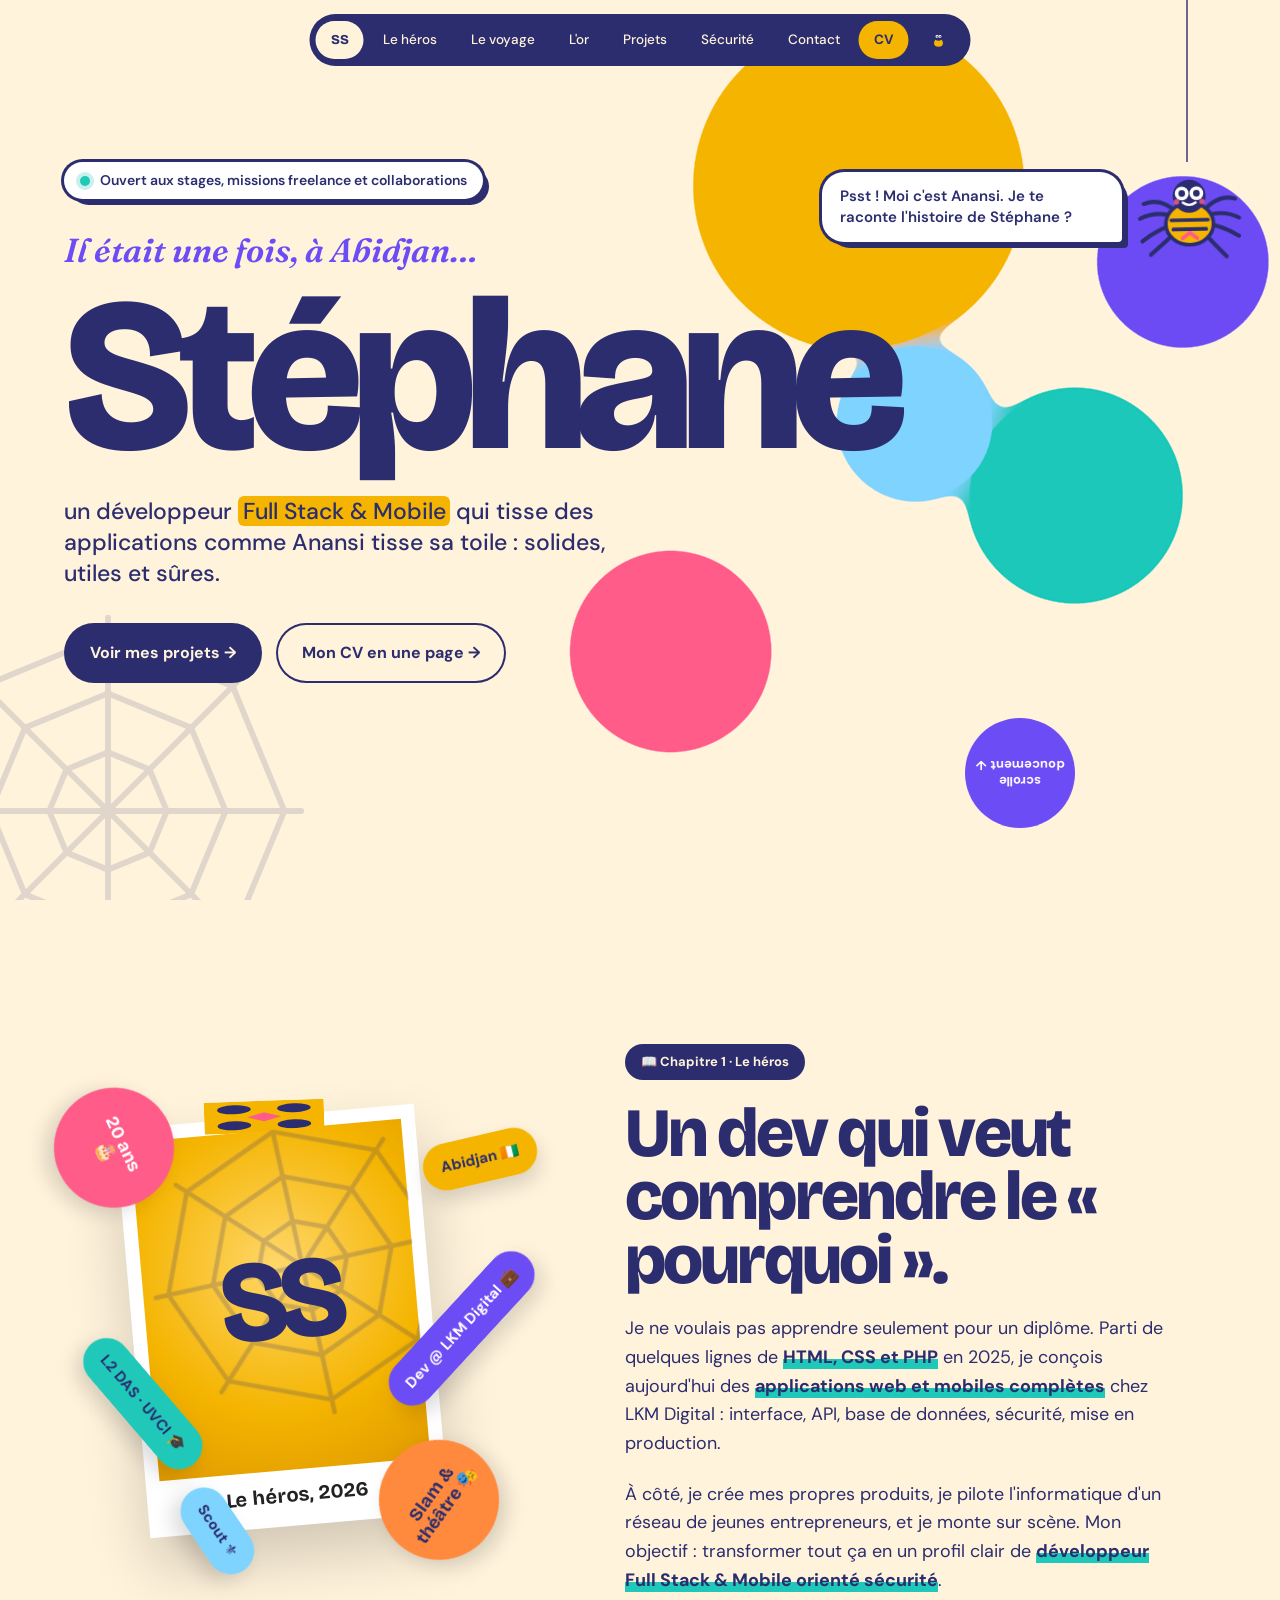
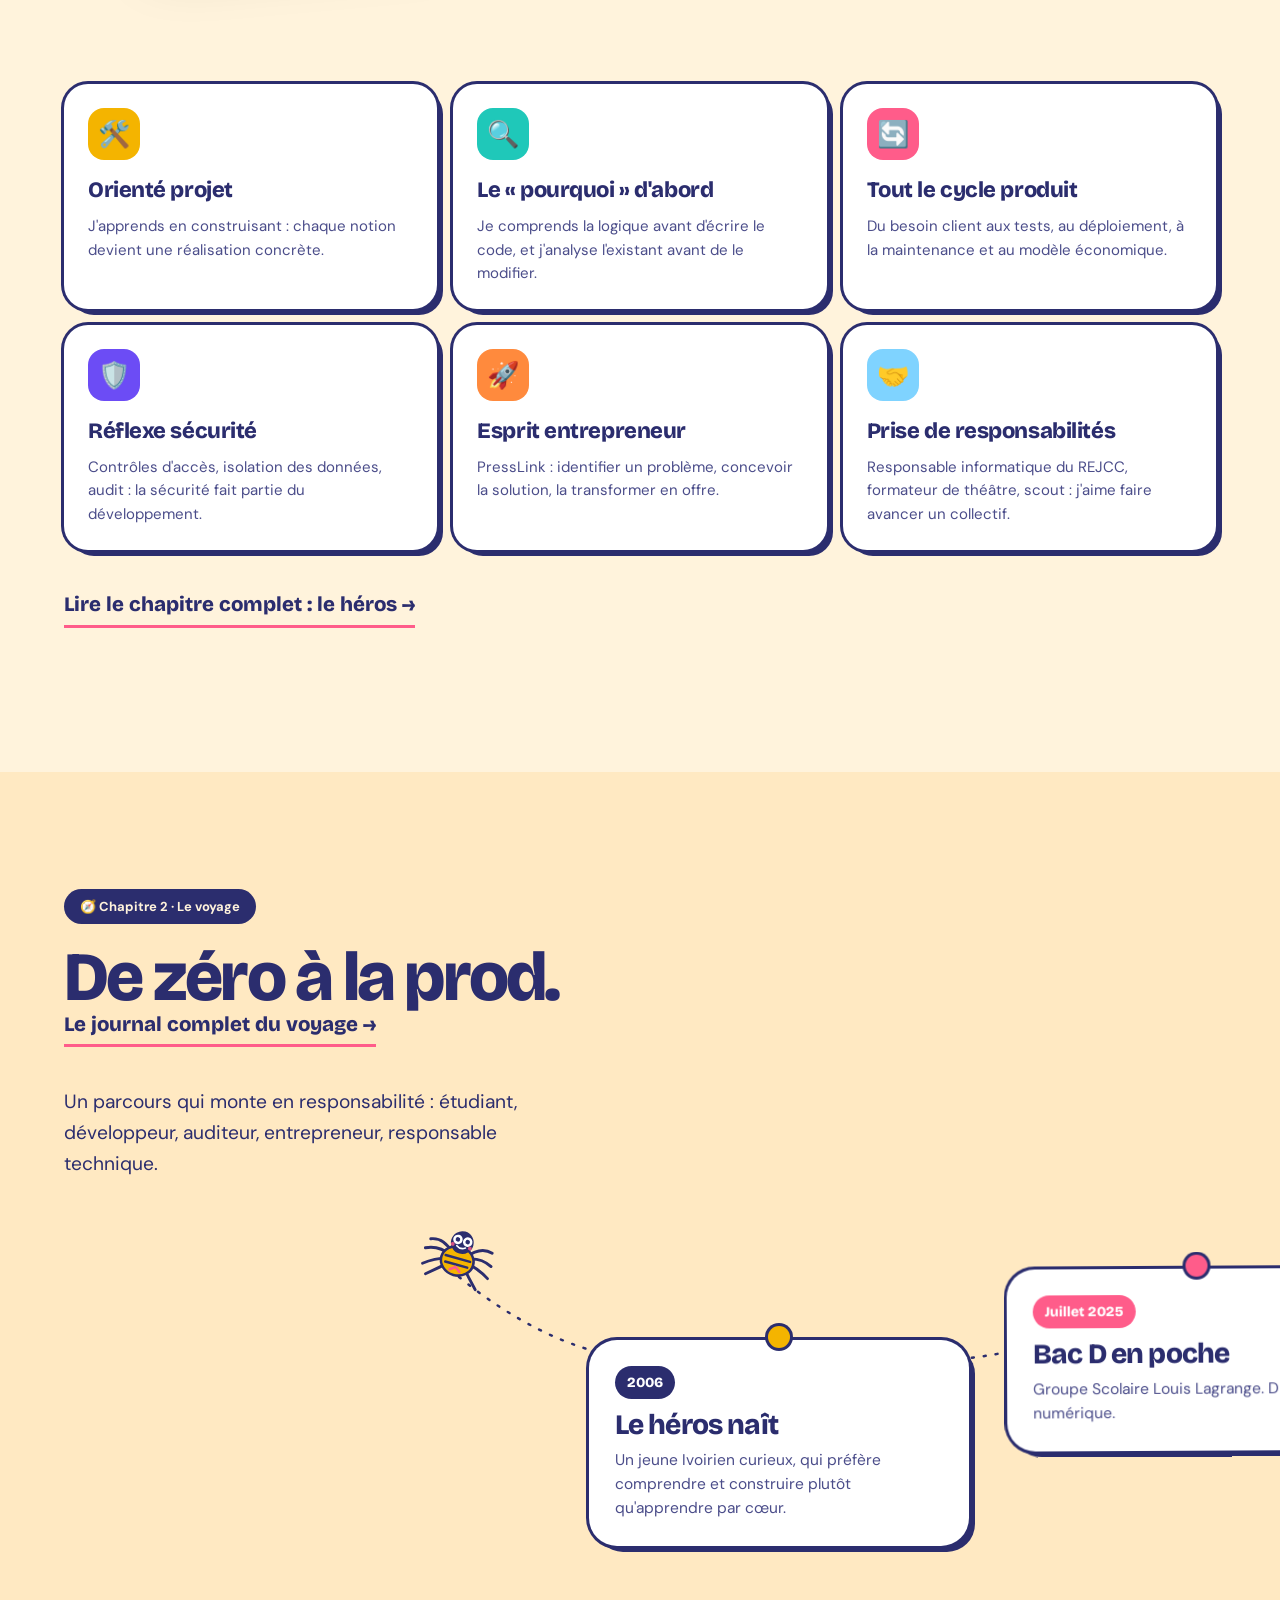
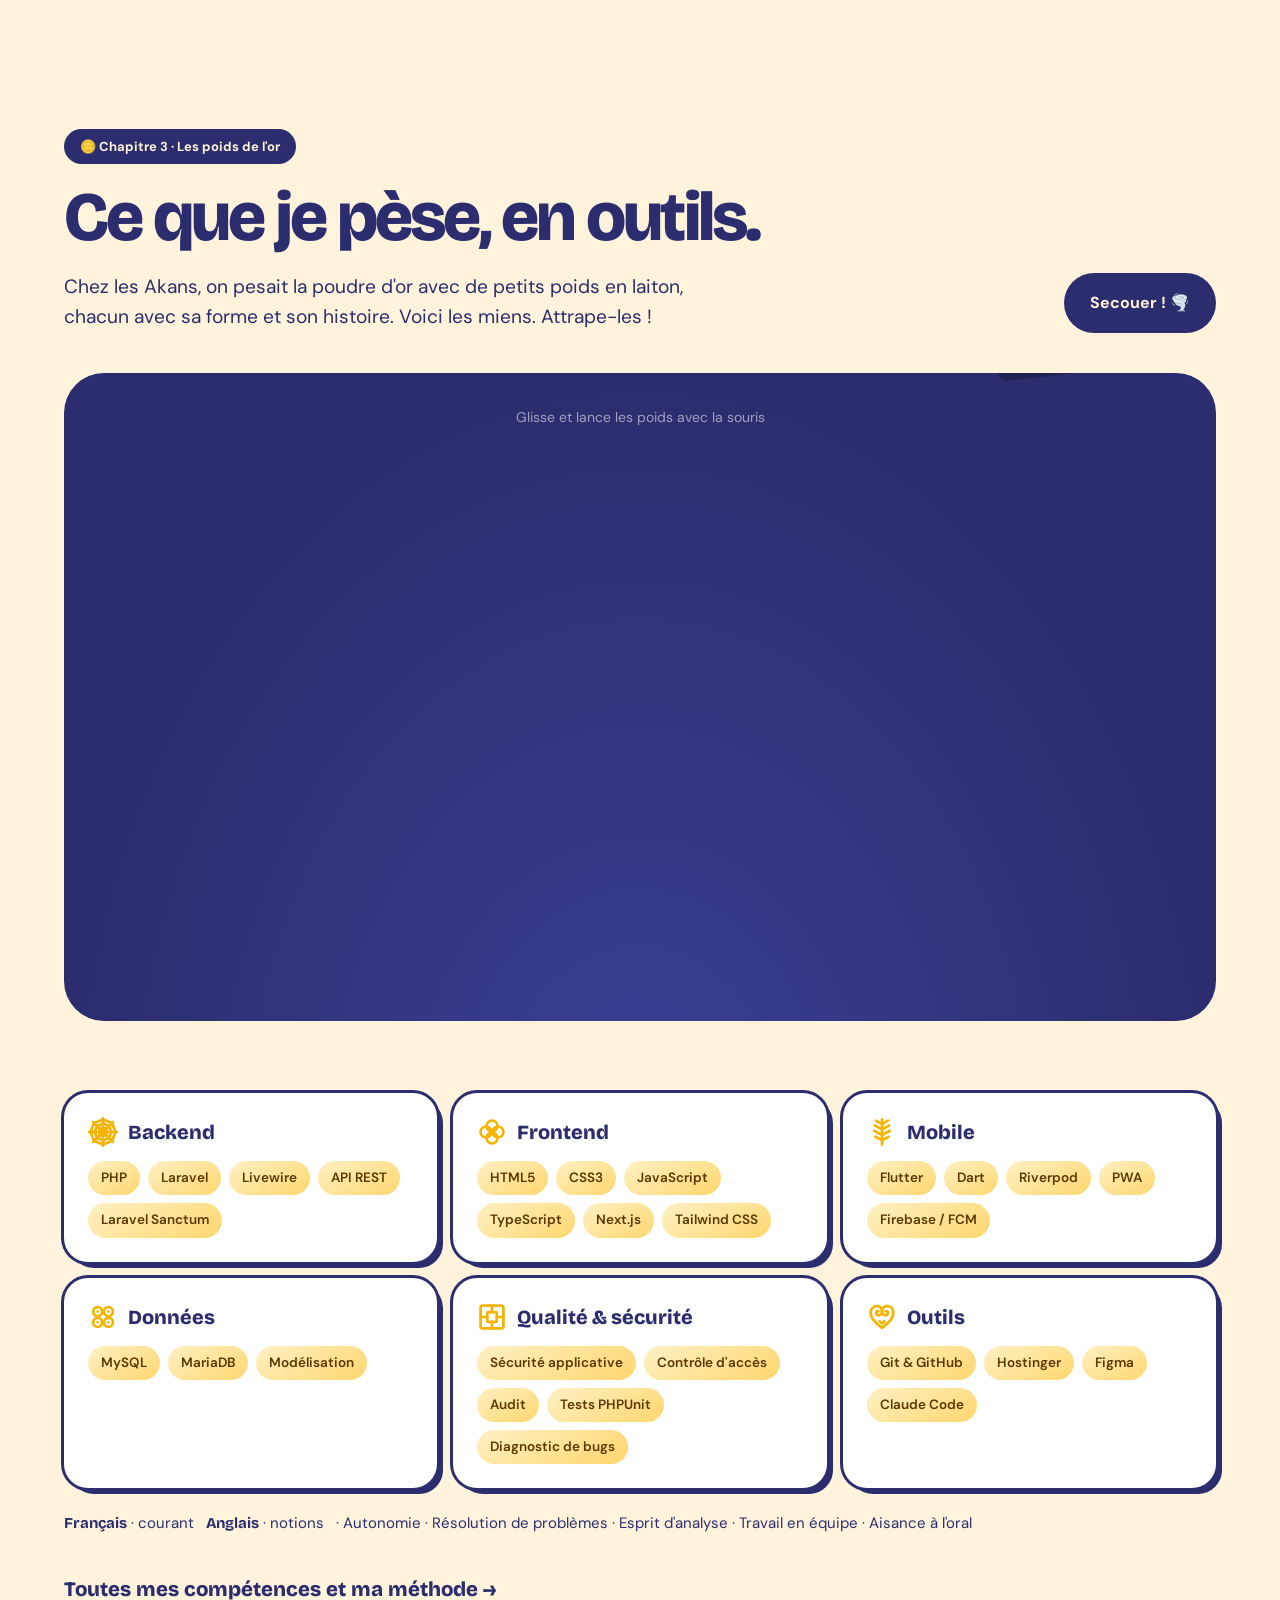
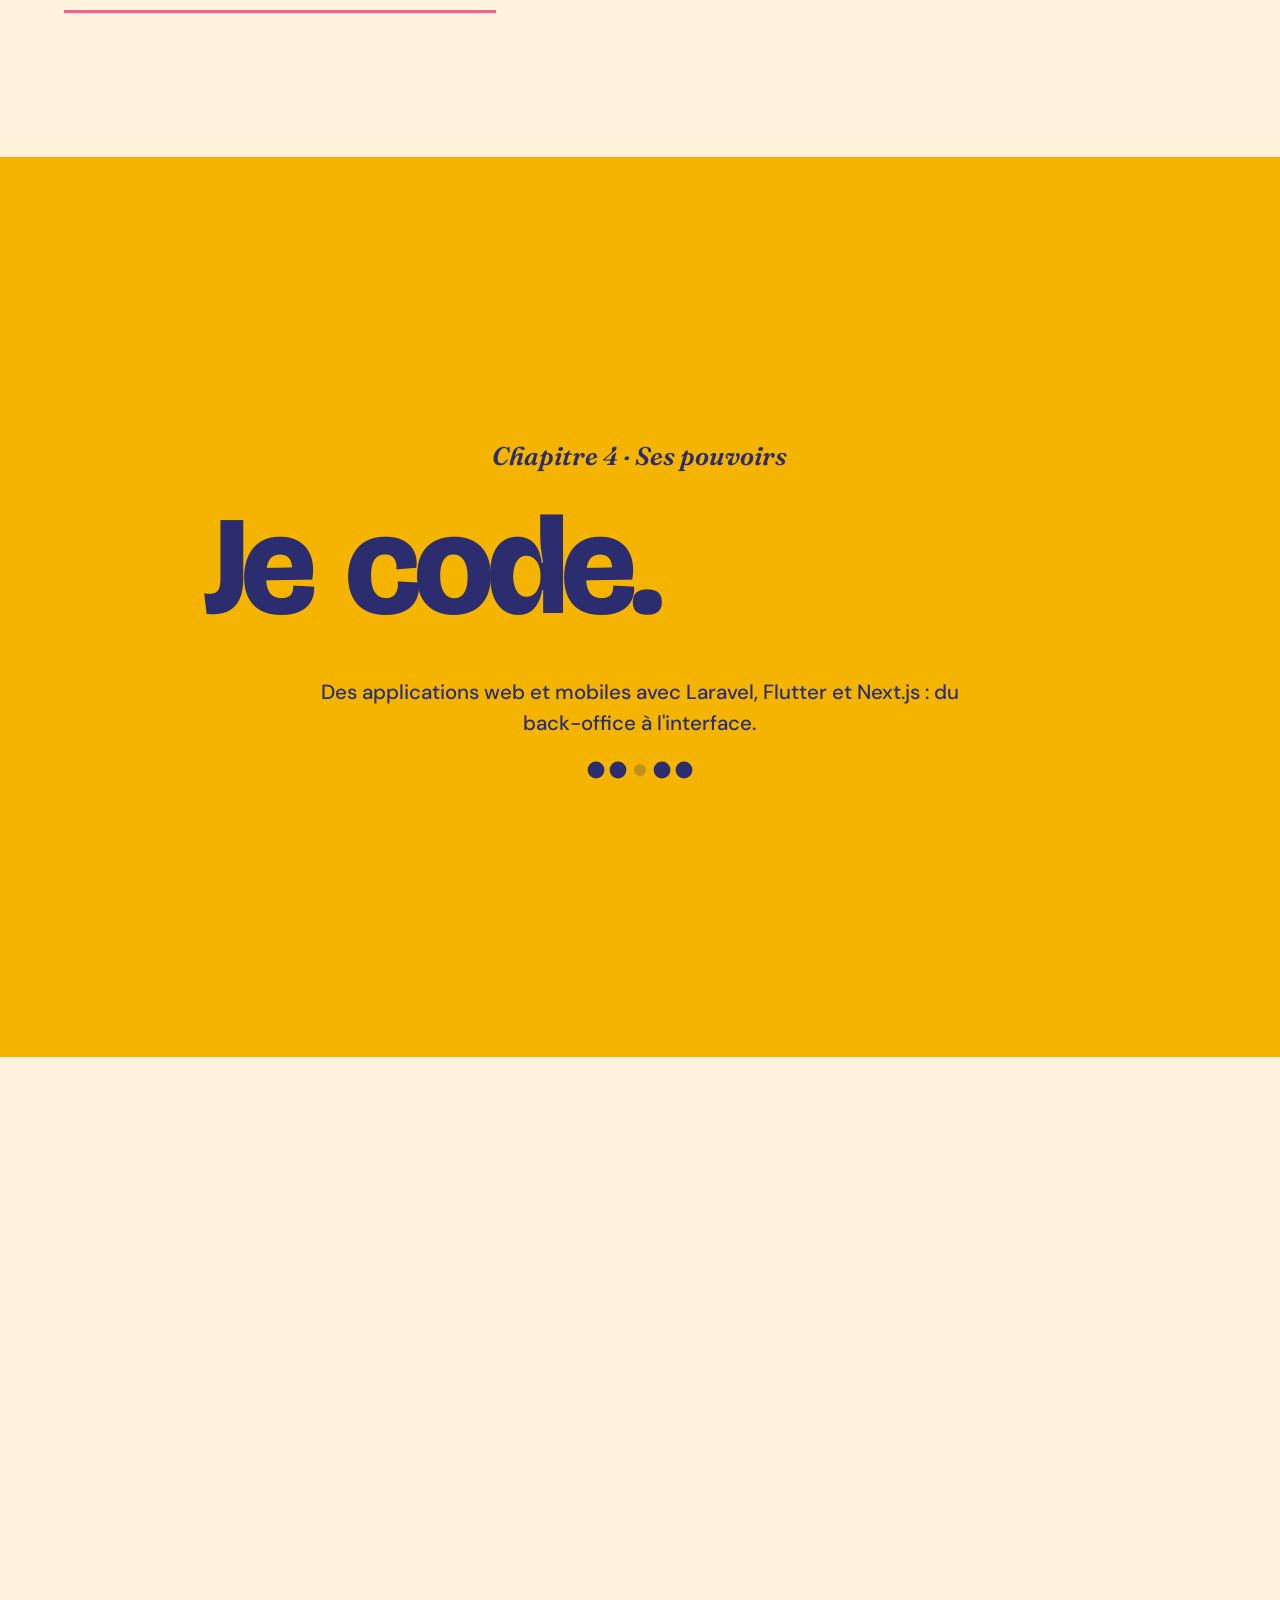
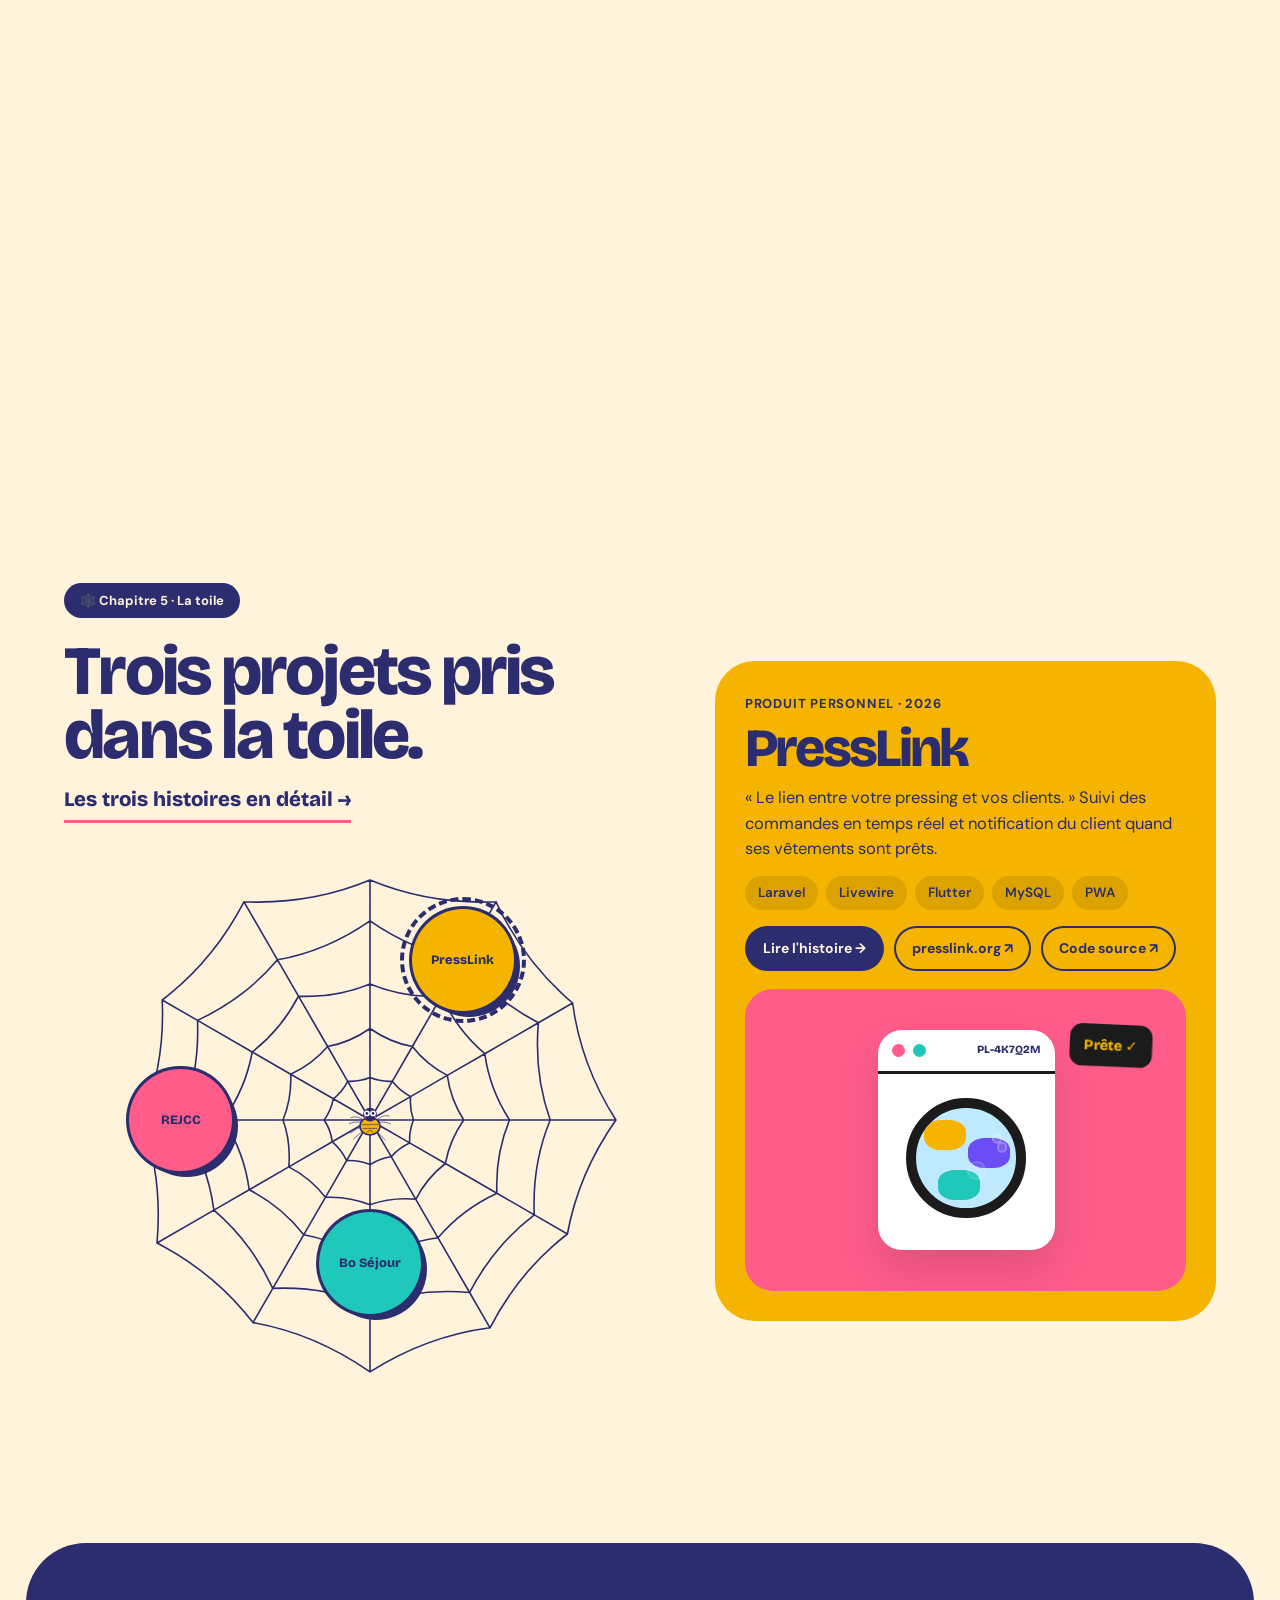
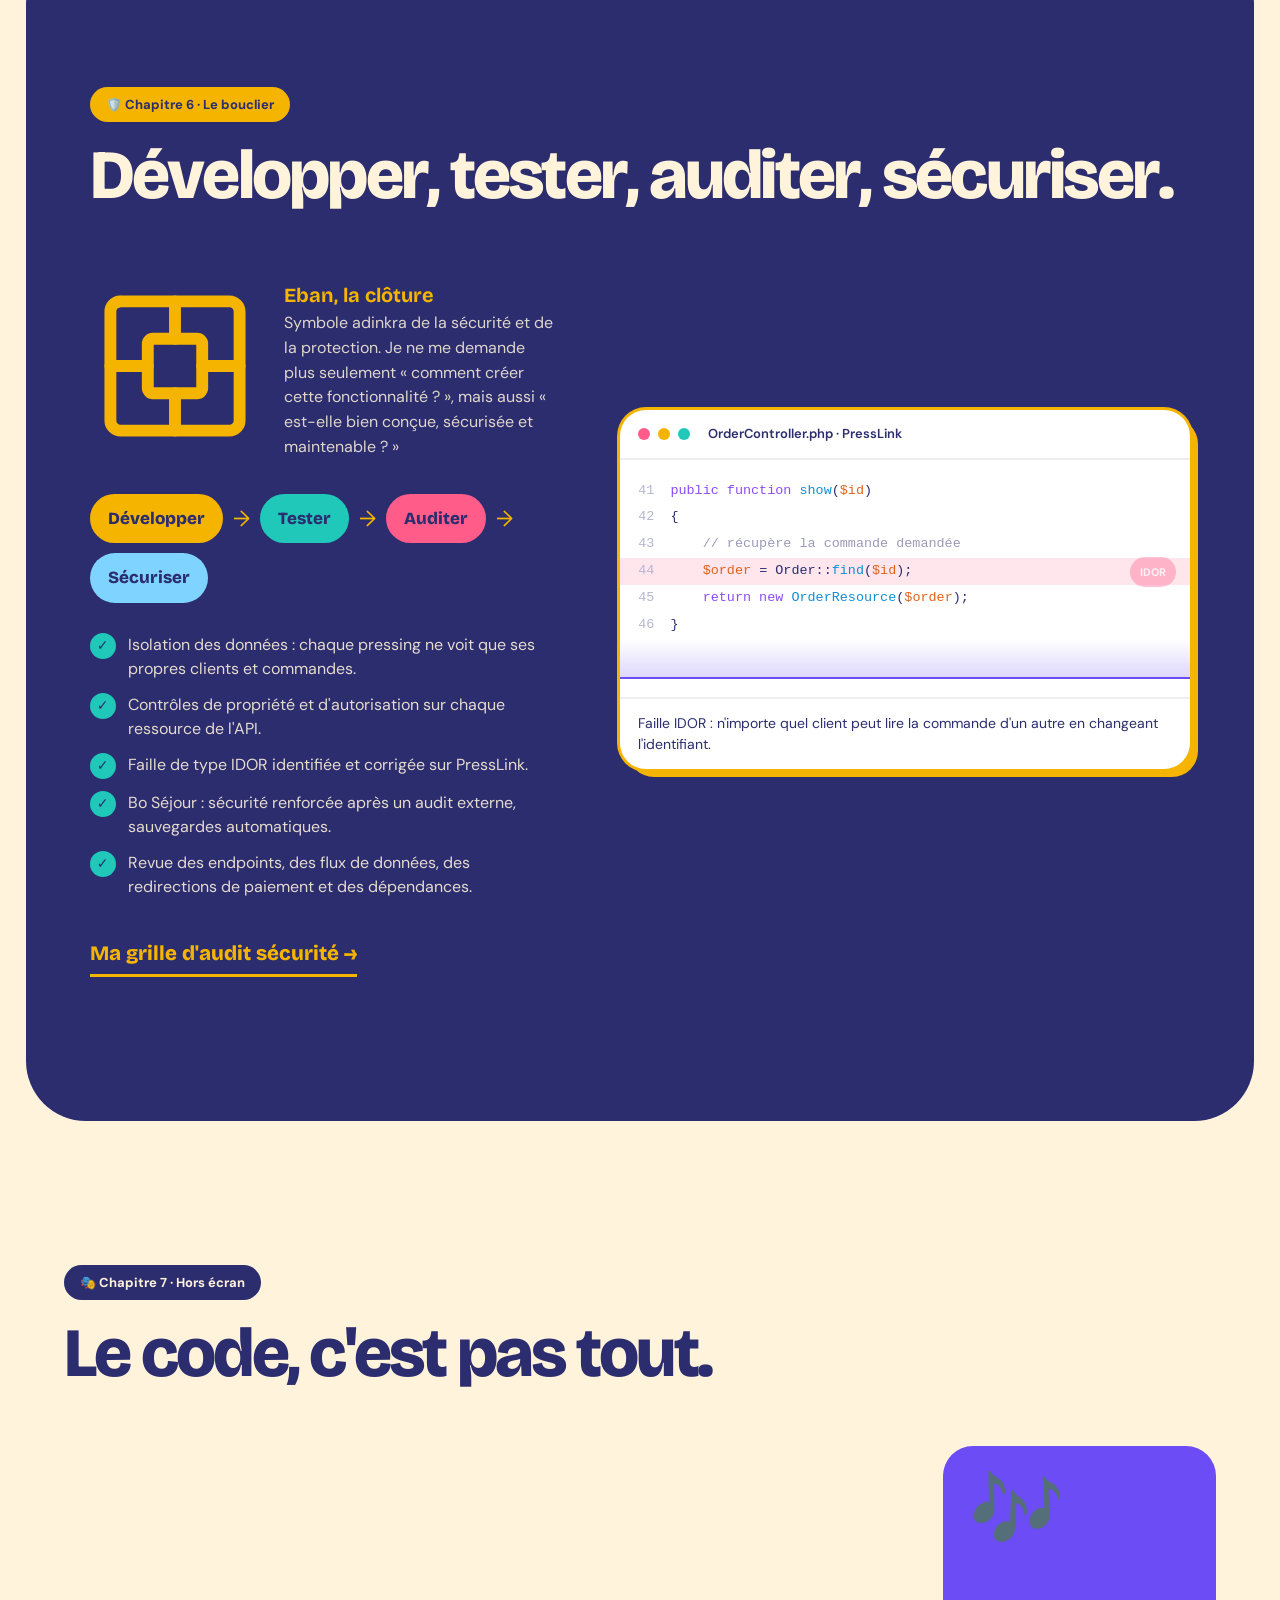
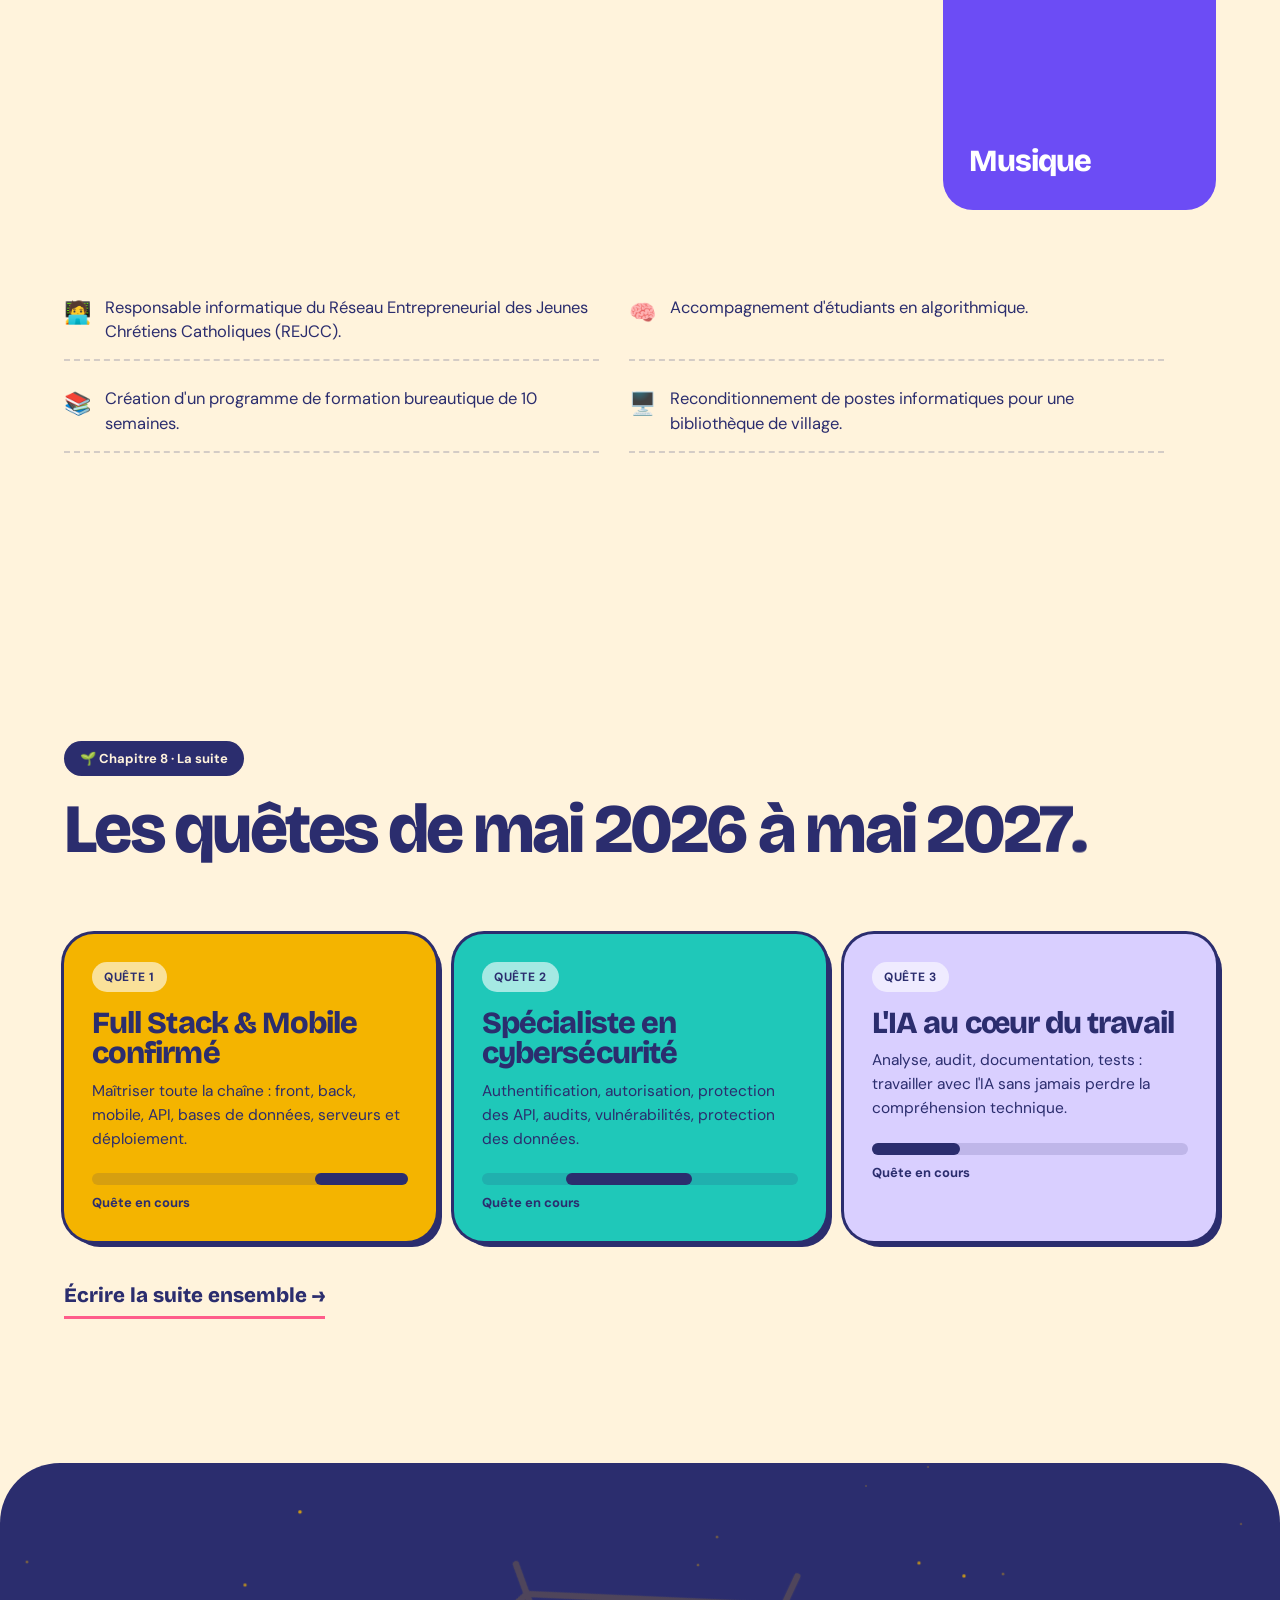
==== index.html @ d908d25f "Portfolio motion design « Le conte d'Anansi » Site statique (HTML, CSS, JS, sans build) qui raconte " ====
<!doctype html>
<html lang="fr">
<head>
<meta charset="utf-8">
<meta name="viewport" content="width=device-width, initial-scale=1">
<title>Stéphane Say — Développeur Full Stack &amp; Mobile à Abidjan</title>
<meta name="description" content="Stéphane Say, développeur Full Stack &amp; Mobile à Abidjan (Laravel, Flutter, Next.js), orienté sécurité. Découvre son histoire, contée par Anansi l'araignée : PressLink, Bo Séjour, REJCC.">
<meta name="author" content="Stéphane Say">
<meta name="theme-color" content="#2b2d6e">
<meta property="og:type" content="website">
<meta property="og:locale" content="fr_FR">
<meta property="og:title" content="Stéphane Say — Développeur Full Stack & Mobile">
<meta property="og:description" content="Il était une fois, à Abidjan, un développeur qui tisse des applications comme Anansi tisse sa toile.">
<meta property="og:image" content="assets/img/og.png">
<meta name="twitter:card" content="summary_large_image">
<link rel="icon" href="assets/img/favicon.svg" type="image/svg+xml">
<link rel="preconnect" href="https://fonts.googleapis.com">
<link rel="preconnect" href="https://fonts.gstatic.com" crossorigin>
<link href="https://fonts.googleapis.com/css2?family=Bricolage+Grotesque:opsz,wght@12..96,500..800&family=DM+Sans:wght@400;500;600;700&family=Fraunces:ital,opsz,wght@1,9..144,600&display=swap" rel="stylesheet">
<link rel="stylesheet" href="assets/css/main.css">
<noscript><style>#night,.mascot,.pg-cursor{display:none!important}.pill{position:relative;visibility:visible;display:inline-block;margin:6px}.pit{height:auto;display:flex;flex-wrap:wrap;padding:30px}.pcard{position:relative;visibility:visible;margin-bottom:20px}.pstage{min-height:0}</style></noscript>
<script type="application/ld+json">
{"@context":"https://schema.org","@type":"Person","name":"Stéphane Say","jobTitle":"Développeur Full Stack & Mobile","worksFor":{"@type":"Organization","name":"LKM Digital"},"address":{"@type":"PostalAddress","addressLocality":"Abidjan","addressCountry":"CI"},"email":"mailto:menofgucci200@gmail.com","alumniOf":"Université Virtuelle de Côte d'Ivoire","sameAs":["https://github.com/menofgucci200-tech"],"knowsAbout":["Laravel","PHP","Flutter","Next.js","MySQL","Sécurité applicative"]}
</script>
</head>
<body>
<a class="skip" href="#contenu">Aller au contenu</a>
<svg width="0" height="0" style="position:absolute" aria-hidden="true"><filter id="goo"><feGaussianBlur in="SourceGraphic" stdDeviation="14" result="b"/><feColorMatrix in="b" mode="matrix" values="1 0 0 0 0  0 1 0 0 0  0 0 1 0 0  0 0 0 26 -10" result="g"/><feBlend in="SourceGraphic" in2="g"/></filter></svg>

<!-- Anansi, l'araignée : réutilisée dans l'intro, la mascotte, la frise et la toile -->
<template id="spiderTpl">
  <svg viewBox="0 0 120 120" aria-hidden="true">
    <g class="legs">
      <path d="M48 66 Q30 44 10 50"/><path d="M48 70 Q26 60 6 70"/><path d="M48 75 Q26 80 8 94"/><path d="M50 80 Q36 96 20 112"/>
      <path d="M72 66 Q90 44 110 50"/><path d="M72 70 Q94 60 114 70"/><path d="M72 75 Q94 80 112 94"/><path d="M70 80 Q84 96 100 112"/>
    </g>
    <ellipse cx="60" cy="76" rx="26" ry="23" fill="#f4b400" stroke="#2b2d6e" stroke-width="4"/>
    <path d="M40 72 H80 M42 82 H78" stroke="#2b2d6e" stroke-width="4" stroke-linecap="round"/>
    <path d="M52 92 l8 -6 l8 6" fill="none" stroke="#ff5c8a" stroke-width="4" stroke-linecap="round" stroke-linejoin="round"/>
    <circle cx="60" cy="46" r="18" fill="#2b2d6e"/>
    <circle cx="52" cy="43" r="7.5" fill="#fff"/><circle cx="68" cy="43" r="7.5" fill="#fff"/>
    <circle class="pupil" cx="52" cy="43" r="3.6" fill="#2b2d6e"/><circle class="pupil" cx="68" cy="43" r="3.6" fill="#2b2d6e"/>
    <path d="M53 53 Q60 58 67 53" fill="none" stroke="#fff" stroke-width="2.6" stroke-linecap="round"/>
    <circle cx="46" cy="52" r="3" fill="#ff5c8a" opacity=".8"/><circle cx="74" cy="52" r="3" fill="#ff5c8a" opacity=".8"/>
  </svg>
</template>

<div id="night" aria-hidden="true">
  <div class="bigweb" id="bigweb"></div>
  <div class="ithread" id="ithread"></div>
  <div class="ispider" id="ispider"></div>
  <p class="once tale" id="once">Il était une fois…</p>
  <button class="skip-intro" id="skipIntro" tabindex="-1">Passer l'intro →</button>
</div>

<div class="mascot" id="mascot" aria-hidden="true">
  <div class="thread"></div>
  <div class="body" id="mbody" title="Anansi"></div>
  <div class="say" id="say">Psst ! Moi c'est Anansi. Je te raconte l'histoire de Stéphane ?</div>
</div>
<div class="toast" id="toast" role="status">Adresse copiée ✨</div>

<nav class="nav" aria-label="Navigation principale">
  <a class="logo" href="index.html" aria-label="Accueil">SS</a>
  <a href="heros.html">Le héros</a><a href="voyage.html">Le voyage</a><a href="competences.html">L'or</a><a href="projets.html">Projets</a><a href="securite.html">Sécurité</a><a href="contact.html">Contact</a><a class="cv-link" href="cv.html">CV</a>
  <button class="toggle-anansi" id="toggleAnansi" aria-pressed="true" title="Afficher ou masquer Anansi"><img src="assets/img/favicon.svg" alt="" width="22" height="22"><span class="sr-only">Anansi</span></button>
  <button class="burger" id="burger" aria-expanded="false" aria-controls="menu">Menu</button>
</nav>
<div class="menu" id="menu" aria-hidden="true">
  <a href="index.html"><small>Il était une fois</small>Accueil</a>
  <a href="heros.html"><small>Chapitre 1</small>Le héros</a>
  <a href="voyage.html"><small>Chapitre 2</small>Le voyage</a>
  <a href="competences.html"><small>Chapitre 3</small>Les poids de l'or</a>
  <a href="projets.html"><small>Chapitre 5</small>Les projets</a>
  <a href="securite.html"><small>Chapitre 6</small>Le bouclier</a>
  <a href="contact.html"><small>Fin</small>Contact</a>
  <a href="cv.html"><small>En une page</small>Mon CV</a>
  <button class="menu-anansi" id="menuAnansi">🕷️ Masquer Anansi</button>
</div>

<main id="contenu">

<!-- ================= HERO ================= -->
<section class="hero" id="top" data-say="Psst ! Moi c'est Anansi. Je te raconte l'histoire de Stéphane ?">
  <div class="blobs" id="blobs"></div>
  <div class="corner-web" id="cw1" style="left:-8vw;bottom:-10vw" aria-hidden="true"></div>
  <div class="hero-in">
    <p class="dispo"><i></i>Ouvert aux stages, missions freelance et collaborations</p>
    <p class="once-upon tale">Il était une fois, à Abidjan…</p>
    <h1 class="name" id="name">Stéphane</h1>
    <p class="tagline">un développeur <mark>Full Stack &amp; Mobile</mark> qui tisse des applications comme Anansi tisse sa toile : solides, utiles et sûres.</p>
    <div class="hero-row">
      <a class="btn" href="#toile"><span>Voir mes projets →</span></a>
      <a class="btn ghost" href="cv.html"><span>Mon CV en une page →</span></a>
    </div>
  </div>
  <div class="scroll-ball" aria-hidden="true">scrolle<br>doucement ↓</div>
</section>

<!-- ================= CHAPITRE 1 : LE HÉROS ================= -->
<section id="heros" data-say="Lui, c'est le héros du conte. 20 ans, Abidjan, curieux de tout.">
  <div class="about">
    <div class="board" id="board">
      <div class="polaroid"><span class="tape" id="tape"></span><!-- Emplacement photo : remplacer ce bloc par <img src="assets/img/ta-photo.jpg" alt="Portrait de Stéphane Say"> -->
        <div class="portrait-ph" aria-hidden="true"><div class="ph-web"></div><span>SS</span></div><b>Le héros, 2026</b></div>
      <span class="sticker big" style="background:var(--pink);color:#fff;left:-2%;top:2%">20 ans<br>🎂</span>
      <span class="sticker" style="background:var(--gold);right:2%;top:12%">Abidjan 🇨🇮</span>
      <span class="sticker" style="background:var(--teal);left:0;top:62%">L2 DAS · UVCI 🎓</span>
      <span class="sticker" style="background:var(--violet);color:#fff;right:-2%;top:48%">Dev @ LKM Digital 💼</span>
      <span class="sticker big" style="background:var(--orange);right:10%;bottom:0">Slam &amp;<br>théâtre 🎭</span>
      <span class="sticker" style="background:var(--sky);left:22%;bottom:2%">Scout ⚜️</span>
    </div>
    <div class="about-text">
      <span class="chap">📖 Chapitre 1 · Le héros</span>
      <h2 class="h2 sm split">Un dev qui veut comprendre le « pourquoi ».</h2>
      <p>Je ne voulais pas apprendre seulement pour un diplôme. Parti de quelques lignes de <b>HTML, CSS et PHP</b> en 2025, je conçois aujourd'hui des <b>applications web et mobiles complètes</b> chez LKM Digital : interface, API, base de données, sécurité, mise en production.</p>
      <p>À côté, je crée mes propres produits, je pilote l'informatique d'un réseau de jeunes entrepreneurs, et je monte sur scène. Mon objectif : transformer tout ça en un profil clair de <b>développeur Full Stack &amp; Mobile orienté sécurité</b>.</p>
    </div>
  </div>
  <div class="forces">
    <article class="force"><div class="ic" style="background:var(--gold)">🛠️</div><h3>Orienté projet</h3><p>J'apprends en construisant : chaque notion devient une réalisation concrète.</p></article>
    <article class="force"><div class="ic" style="background:var(--teal)">🔍</div><h3>Le « pourquoi » d'abord</h3><p>Je comprends la logique avant d'écrire le code, et j'analyse l'existant avant de le modifier.</p></article>
    <article class="force"><div class="ic" style="background:var(--pink)">🔄</div><h3>Tout le cycle produit</h3><p>Du besoin client aux tests, au déploiement, à la maintenance et au modèle économique.</p></article>
    <article class="force"><div class="ic" style="background:var(--violet)">🛡️</div><h3>Réflexe sécurité</h3><p>Contrôles d'accès, isolation des données, audit : la sécurité fait partie du développement.</p></article>
    <article class="force"><div class="ic" style="background:var(--orange)">🚀</div><h3>Esprit entrepreneur</h3><p>PressLink : identifier un problème, concevoir la solution, la transformer en offre.</p></article>
    <article class="force"><div class="ic" style="background:var(--sky)">🤝</div><h3>Prise de responsabilités</h3><p>Responsable informatique du REJCC, formateur de théâtre, scout : j'aime faire avancer un collectif.</p></article>
  </div>
  <a class="more" href="heros.html">Lire le chapitre complet : le héros →</a>
</section>

<!-- ================= CHAPITRE 2 : LE VOYAGE ================= -->
<section id="voyage" data-say="Suis-moi sur le fil : voici son voyage, étape par étape.">
  <div class="vhead">
    <span class="chap">🧭 Chapitre 2 · Le voyage</span>
    <h2 class="h2 sm split">De zéro à la prod.</h2>
    <a class="more" href="voyage.html" style="margin:0 0 18px">Le journal complet du voyage →</a>
    <p class="lead">Un parcours qui monte en responsabilité : étudiant, développeur, auditeur, entrepreneur, responsable technique.</p>
  </div>
  <div class="vtrack" id="vtrack">
    <svg class="vthread" id="vthread" aria-hidden="true"><path id="vpath"/><path id="vdone" class="done"/></svg>
    <div class="walker" id="walker" aria-hidden="true"></div>
    <div class="vline" aria-hidden="true"><i id="vline"></i></div>
    <article class="vcard" style="--mb:4vh"><span class="pin" style="background:var(--gold)"></span><span class="when" style="background:var(--ink)">2006</span><h3>Le héros naît</h3><p>Un jeune Ivoirien curieux, qui préfère comprendre et construire plutôt qu'apprendre par cœur.</p></article>
    <article class="vcard" style="--mb:14vh"><span class="pin" style="background:var(--pink)"></span><span class="when" style="background:var(--pink)">Juillet 2025</span><h3>Bac D en poche</h3><p>Groupe Scolaire Louis Lagrange. Direction le numérique.</p></article>
    <article class="vcard" style="--mb:2vh"><span class="pin" style="background:var(--teal)"></span><span class="when" style="background:var(--violet)">2025</span><h3>Entrée à l'UVCI</h3><p>Licence Développement d'applications et e-Services. Au compteur : HTML, CSS et quelques notions de PHP.</p></article>
    <article class="vcard" style="--mb:12vh"><span class="pin" style="background:var(--gold)"></span><span class="when" style="background:var(--orange)">Janvier 2026</span><h3>LKM Digital</h3><p>Développeur junior. Maintenir et faire évoluer des logiciels utilisés chaque jour par de vrais utilisateurs.</p></article>
    <article class="vcard" style="--mb:3vh"><span class="pin" style="background:var(--teal)"></span><span class="when" style="background:var(--teal);color:var(--ink)">2026</span><h3>Bo Séjour</h3><p>Refonte complète d'une plateforme de réservation : paiement en ligne, WhatsApp, sécurité renforcée.</p></article>
    <article class="vcard" style="--mb:13vh"><span class="pin" style="background:var(--pink)"></span><span class="when" style="background:var(--gold);color:var(--ink)">2026</span><h3>PressLink</h3><p>Mon premier produit, conçu et développé seul, de l'API au modèle commercial.</p></article>
    <article class="vcard" style="--mb:4vh"><span class="pin" style="background:var(--violet)"></span><span class="when" style="background:var(--pink)">2026</span><h3>Responsable informatique</h3><p>REJCC : plateforme officielle, structuration de l'équipe, documentation, présentations au Bureau Exécutif.</p></article>
    <article class="vcard" style="--mb:12vh"><span class="pin" style="background:var(--gold)"></span><span class="when" style="background:var(--violet)">Septembre 2026</span><h3>Licence 2 DAS</h3><p>Deuxième année à l'UVCI, et ce portfolio pour raconter le chemin parcouru.</p></article>
    <article class="vcard future" style="--mb:6vh"><span class="pin" style="background:var(--bg)"></span><span class="when" style="background:var(--gold);color:var(--ink)">Mai 2027</span><h3>Prochain chapitre</h3><p>Full Stack &amp; Mobile confirmé, spécialiste en cybersécurité, IA au cœur du travail.</p></article>
  </div>
</section>

<!-- ================= CHAPITRE 3 : LES POIDS DE L'OR ================= -->
<section id="or" data-say="Ses poids en or ! Attrape-les, lance-les, secoue tout.">
  <div class="pit-head">
    <div>
      <span class="chap">🪙 Chapitre 3 · Les poids de l'or</span>
      <h2 class="h2 sm split">Ce que je pèse, en outils.</h2>
      <p class="lead">Chez les Akans, on pesait la poudre d'or avec de petits poids en laiton, chacun avec sa forme et son histoire. Voici les miens. Attrape-les !</p>
    </div>
    <button class="btn" id="shake"><span>Secouer ! 🌪️</span></button>
  </div>
  <div class="pit" id="pit" aria-label="Zone de jeu : mes outils en poids d'or"><p class="hint">Glisse et lance les poids avec la souris</p></div>

  <div class="skills">
    <article class="skill"><h3><i data-adk="ananse"></i>Backend</h3><div class="tags"><span>PHP</span><span>Laravel</span><span>Livewire</span><span>API REST</span><span>Laravel Sanctum</span></div></article>
    <article class="skill"><h3><i data-adk="nyansapo"></i>Frontend</h3><div class="tags"><span>HTML5</span><span>CSS3</span><span>JavaScript</span><span>TypeScript</span><span>Next.js</span><span>Tailwind CSS</span></div></article>
    <article class="skill"><h3><i data-adk="aya"></i>Mobile</h3><div class="tags"><span>Flutter</span><span>Dart</span><span>Riverpod</span><span>PWA</span><span>Firebase / FCM</span></div></article>
    <article class="skill"><h3><i data-adk="matemasie"></i>Données</h3><div class="tags"><span>MySQL</span><span>MariaDB</span><span>Modélisation</span></div></article>
    <article class="skill"><h3><i data-adk="eban"></i>Qualité &amp; sécurité</h3><div class="tags"><span>Sécurité applicative</span><span>Contrôle d'accès</span><span>Audit</span><span>Tests PHPUnit</span><span>Diagnostic de bugs</span></div></article>
    <article class="skill"><h3><i data-adk="sankofa"></i>Outils</h3><div class="tags"><span>Git &amp; GitHub</span><span>Hostinger</span><span>Figma</span><span>Claude Code</span></div></article>
  </div>
  <div class="langs"><span><b>Français</b> · courant</span><span><b>Anglais</b> · notions</span><span>· Autonomie · Résolution de problèmes · Esprit d'analyse · Travail en équipe · Aisance à l'oral</span></div>
  <a class="more" href="competences.html">Toutes mes compétences et ma méthode →</a>
</section>

<!-- ================= CHAPITRE 4 : LES POUVOIRS ================= -->
<section class="slot" id="pouvoirs" data-say="Ses pouvoirs… je suis un peu jaloux.">
  <div class="slot-in">
    <p class="tale" style="font-size:clamp(20px,2vw,28px);margin-bottom:18px">Chapitre 4 · Ses pouvoirs</p>
    <div class="slot-line" aria-hidden="true"><span>Je</span><div class="window"><div class="reel" id="reel"><span>code.</span><span>conçois.</span><span>sécurise.</span><span>entreprends.</span><span>raconte.</span></div></div></div>
    <p class="slot-desc" id="slotDesc" aria-hidden="true"></p>
    <div class="slot-dots" id="slotDots" aria-hidden="true"><i></i><i></i><i></i><i></i><i></i></div>
    <ul class="slot-list" id="slotList"></ul>
  </div>
</section>

<!-- ================= CHAPITRE 5 : LA TOILE ================= -->
<section id="toile" data-say="Ma toile préférée : ses projets. Touche un nœud !">
  <div>
    <span class="chap">🕸️ Chapitre 5 · La toile</span>
    <h2 class="h2 sm split">Trois projets pris dans la toile.</h2>
    <a class="more" href="projets.html" style="margin:18px 0 0">Les trois histoires en détail →</a>
    <div class="webwrap" id="webwrap"><svg id="websvg" aria-hidden="true"><path id="webpath"/></svg><div class="webhub" id="webhub" aria-hidden="true"></div></div>
  </div>
  <div class="pstage" id="pstage" aria-live="polite">
    <article class="pcard on" style="background:var(--gold)" id="p-presslink">
      <div><small>Produit personnel · 2026</small><h3>PressLink</h3><p>« Le lien entre votre pressing et vos clients. » Suivi des commandes en temps réel et notification du client quand ses vêtements sont prêts.</p>
        <div class="tags"><span>Laravel</span><span>Livewire</span><span>Flutter</span><span>MySQL</span><span>PWA</span></div>
        <div class="actions"><a class="btn small" href="projets.html#presslink"><span>Lire l'histoire →</span></a><a class="btn small ghost" href="https://presslink.org/" target="_blank" rel="noopener"><span>presslink.org ↗</span></a><a class="btn small ghost" href="https://github.com/menofgucci200-tech/PressLink" target="_blank" rel="noopener"><span>Code source ↗</span></a></div></div>
      <div class="scene" style="background:var(--pink)" aria-hidden="true">
        <div class="machine"><div class="panel"><i></i><i></i><em>PL-4K7Q2M</em></div><div class="door"><div class="drum"><b style="background:var(--gold);left:8%;top:12%"></b><b style="background:var(--violet);right:6%;top:30%"></b><b style="background:var(--teal);left:22%;bottom:8%"></b></div></div></div>
        <span class="ticket">Prête ✓</span>
      </div>
    </article>
    <article class="pcard" style="background:var(--teal)" id="p-bosejour">
      <div><small>Projet client · LKM Digital</small><h3>Bo Séjour</h3><p>Plateforme de réservation d'hébergements : refonte complète, espaces voyageur et partenaire, paiement en ligne, notifications WhatsApp.</p>
        <div class="tags"><span>Next.js</span><span>TypeScript</span><span>Laravel</span><span>MySQL</span></div>
        <div class="actions"><a class="btn small" href="projets.html#bosejour"><span>Lire l'histoire →</span></a><a class="btn small ghost" href="https://bosejour.ci/" target="_blank" rel="noopener"><span>bosejour.ci ↗</span></a></div></div>
      <div class="scene" aria-hidden="true"><div class="sky"></div><div class="sun"></div>
        <div class="house"><div class="roof"></div><div class="walls"><span class="win" style="left:12%"></span><span class="win" style="right:12%"></span><span class="doorh"></span></div></div>
        <div class="ground"></div><div class="cal" id="cal"></div><span class="paid">Payé ✓</span>
      </div>
    </article>
    <article class="pcard" style="background:#d9cfff" id="p-rejcc">
      <div><small>Responsable informatique · 2026</small><h3>REJCC</h3><p>Plateforme officielle du Réseau Entrepreneurial des Jeunes Chrétiens Catholiques : adhésion en ligne, carte membre QR, événements, mentorat.</p>
        <div class="tags"><span>Laravel</span><span>Livewire</span><span>Tailwind CSS</span><span>MySQL</span></div>
        <div class="actions"><a class="btn small" href="projets.html#rejcc"><span>Lire l'histoire →</span></a><a class="btn small ghost" href="https://rejcc.site/" target="_blank" rel="noopener"><span>rejcc.site ↗</span></a><a class="btn small ghost" href="https://github.com/menofgucci200-tech/rejcc" target="_blank" rel="noopener"><span>Code source ↗</span></a></div></div>
      <div class="scene cardwrap" style="background:var(--violet)" aria-hidden="true">
        <div class="mcard" id="mcard"><div class="mface"><small>REJCC · Membre</small><b>Stéphane Say</b><small>Responsable informatique</small></div><div class="mface back"><div class="qr" id="qr"></div><div><b>Scanne-moi</b><br><small>Carte membre</small></div></div></div>
      </div>
    </article>
  </div>
</section>

<!-- ================= CHAPITRE 6 : LE BOUCLIER ================= -->
<section id="bouclier" class="dark" data-say="Chut… il traque les failles. Regarde le code.">
  <span class="chap">🛡️ Chapitre 6 · Le bouclier</span>
  <h2 class="h2 sm split">Développer, tester, auditer, sécuriser.</h2>
  <div class="shield-grid">
    <div>
      <div class="eban-wrap"><div class="eban" id="eban" aria-hidden="true"></div><p><b>Eban, la clôture</b>Symbole adinkra de la sécurité et de la protection. Je ne me demande plus seulement « comment créer cette fonctionnalité ? », mais aussi « est-elle bien conçue, sécurisée et maintenable ? »</p></div>
      <div class="method" id="method"><span style="background:var(--gold)">Développer</span><em>→</em><span style="background:var(--teal)">Tester</span><em>→</em><span style="background:var(--pink)">Auditer</span><em>→</em><span style="background:var(--sky)">Sécuriser</span></div>
      <ul class="shield-list">
        <li>Isolation des données : chaque pressing ne voit que ses propres clients et commandes.</li>
        <li>Contrôles de propriété et d'autorisation sur chaque ressource de l'API.</li>
        <li>Faille de type IDOR identifiée et corrigée sur PressLink.</li>
        <li>Bo Séjour : sécurité renforcée après un audit externe, sauvegardes automatiques.</li>
        <li>Revue des endpoints, des flux de données, des redirections de paiement et des dépendances.</li>
      </ul>
    </div>
    <div class="codecard" id="codecard" aria-label="Exemple de correction d'une faille IDOR">
      <div class="top"><i></i><i></i><i></i><span>OrderController.php · PressLink</span></div>
      <div class="code">
        <div><span class="ln">41</span><span class="k">public function</span> <span class="f">show</span>(<span class="v">$id</span>)</div>
        <div><span class="ln">42</span>{</div>
        <div><span class="ln">43</span>    <span class="c">// récupère la commande demandée</span></div>
        <div id="lineBad"><span class="ln">44</span>    <span class="v">$order</span> = Order::<span class="f">find</span>(<span class="v">$id</span>);<span class="flag r">IDOR</span></div>
        <div id="lineGood" hidden><span class="ln">44</span>    <span class="v">$order</span> = <span class="v">$pressing</span>-&gt;<span class="f">orders</span>()-&gt;<span class="f">findOrFail</span>(<span class="v">$id</span>);<span class="flag g">CORRIGÉ</span></div>
        <div><span class="ln">45</span>    <span class="k">return new</span> <span class="f">OrderResource</span>(<span class="v">$order</span>);</div>
        <div><span class="ln">46</span>}</div>
        <div class="sweep"></div>
      </div>
      <p class="code-note" id="codeNote">Analyse du contrôleur en cours…</p>
    </div>
  </div>
  <a class="more" href="securite.html">Ma grille d'audit sécurité →</a>
</section>

<!-- ================= CHAPITRE 7 : HORS ÉCRAN ================= -->
<section id="hors-ecran" data-say="Il slame aussi. Moi, je chante faux.">
  <span class="chap">🎭 Chapitre 7 · Hors écran</span>
  <h2 class="h2 sm split">Le code, c'est pas tout.</h2>
  <div class="flips">
    <div class="flip" tabindex="0" role="button" aria-label="Théâtre : retourner la carte"><div class="fi"><div class="f" style="background:var(--pink);color:#fff"><em>🎭</em><h3>Théâtre</h3></div><div class="bk">Responsable formateur de la troupe de la paroisse Saint-Mathieu. On y apprend à porter un message.</div></div></div>
    <div class="flip" tabindex="0" role="button" aria-label="Slam : retourner la carte"><div class="fi"><div class="f" style="background:var(--gold)"><em>🎤</em><h3>Slam</h3></div><div class="bk">L'art oratoire et la musique des mots. Comme Anansi, je gagne par la parole.</div></div></div>
    <div class="flip" tabindex="0" role="button" aria-label="Scoutisme : retourner la carte"><div class="fi"><div class="f" style="background:var(--teal)"><em>⚜️</em><h3>Scoutisme</h3></div><div class="bk">Groupe Yopougon Amérindiens : le collectif, l'entraide, les responsabilités.</div></div></div>
    <div class="flip" tabindex="0" role="button" aria-label="Musique : retourner la carte"><div class="fi"><div class="f" style="background:var(--violet);color:#fff"><em>🎶</em><h3>Musique</h3></div><div class="bk">La musique et le rythme, qui nourrissent aussi l'écriture et la scène.</div></div></div>
  </div>
  <ul class="engage">
    <li><span>🧑‍💻</span>Responsable informatique du Réseau Entrepreneurial des Jeunes Chrétiens Catholiques (REJCC).</li>
    <li><span>🧠</span>Accompagnement d'étudiants en algorithmique.</li>
    <li><span>📚</span>Création d'un programme de formation bureautique de 10 semaines.</li>
    <li><span>🖥️</span>Reconditionnement de postes informatiques pour une bibliothèque de village.</li>
  </ul>
</section>

<!-- ================= CHAPITRE 8 : LA SUITE ================= -->
<section id="suite" data-say="La suite du conte s'écrit maintenant. J'ai hâte !">
  <span class="chap">🌱 Chapitre 8 · La suite</span>
  <h2 class="h2 sm split">Les quêtes de mai 2026 à mai 2027.</h2>
  <div class="quests">
    <article class="quest" style="background:var(--gold)"><span class="tag">Quête 1</span><h3>Full Stack &amp; Mobile confirmé</h3><p>Maîtriser toute la chaîne : front, back, mobile, API, bases de données, serveurs et déploiement.</p><div class="bar"><i></i></div><p class="bar-label">Quête en cours</p></article>
    <article class="quest" style="background:var(--teal)"><span class="tag">Quête 2</span><h3>Spécialiste en cybersécurité</h3><p>Authentification, autorisation, protection des API, audits, vulnérabilités, protection des données.</p><div class="bar"><i></i></div><p class="bar-label">Quête en cours</p></article>
    <article class="quest" style="background:#d9cfff"><span class="tag">Quête 3</span><h3>L'IA au cœur du travail</h3><p>Analyse, audit, documentation, tests : travailler avec l'IA sans jamais perdre la compréhension technique.</p><div class="bar"><i></i></div><p class="bar-label">Quête en cours</p></article>
  </div>
  <a class="more" href="contact.html">Écrire la suite ensemble →</a>
</section>

<!-- ================= FIN : CONTACT ================= -->
<section class="contact dark" id="contact" data-say="Fin du conte ? Non : écris-lui !">
  <div class="stars" id="stars" aria-hidden="true"></div>
  <div class="cweb" id="cweb" aria-hidden="true"></div>
  <p class="tale">Et le conte continue…</p>
  <h2 class="h2 split">avec toi ?</h2>
  <div class="row">
    <a class="btn" href="mailto:menofgucci200@gmail.com" id="mailBtn"><span>menofgucci200@gmail.com</span></a>
    <button class="btn ghost" id="copyBtn"><span>Copier l'adresse 📋</span></button>
  </div>
  <div class="contact-list">
    <a href="tel:+2250161133466">+225 01 61 13 34 66</a>
    <a href="https://github.com/menofgucci200-tech" target="_blank" rel="noopener">GitHub ↗</a>
    <a href="assets/docs/CV-Stephane-Say-2026.pdf" download>CV (PDF) ↓</a>
    <span>Abidjan, Côte d'Ivoire</span>
  </div>
</section>
</main>

<footer>
  <span>© 2026 Stéphane Say · Abidjan</span>
  <span><a href="cv.html">CV en une page</a> · <a href="https://github.com/menofgucci200-tech" target="_blank" rel="noopener">GitHub</a> · Conté par Anansi 🕷️</span>
</footer>


<script src="assets/vendor/gsap.min.js"></script>
<script src="assets/vendor/ScrollTrigger.min.js"></script>
<script src="assets/vendor/matter.min.js"></script>
<script src="assets/vendor/lenis.min.js"></script>
<script src="assets/js/core.js"></script>
<script src="assets/js/main.js"></script>
</body>
</html>
---- assets/css/main.css ----
/* =========================================================
   Stéphane Say — Portfolio « Le conte d'Anansi »
   ========================================================= */
:root{
  --bg:#fff3dc; --bg-2:#ffe9c2; --ink:#2b2d6e; --ink-2:#4b4d8a; --white:#fff;
  --pink:#ff5c8a; --gold:#f4b400; --teal:#1fc8b9; --violet:#6c4cf5; --orange:#ff8a3d; --sky:#7fd3ff;
  --display:"Bricolage Grotesque",system-ui,sans-serif; --sans:"DM Sans",system-ui,sans-serif; --tale:"Fraunces",Georgia,serif;
  --radius:28px; --shadow:0 0 0 3px var(--ink),6px 6px 0 var(--ink);
}
*{box-sizing:border-box;margin:0;padding:0}
html{background:var(--bg);scroll-behavior:auto}
body{background:var(--bg);color:var(--ink);font-family:var(--sans);overflow-x:hidden;-webkit-font-smoothing:antialiased;line-height:1.5}
body.locked{overflow:hidden;height:100svh}
main{overflow-x:clip}
img{max-width:100%;height:auto;display:block}
a{color:inherit;text-decoration:none}
button{font:inherit;cursor:pointer;border:0;background:none;color:inherit}
::selection{background:var(--pink);color:#fff}
:focus-visible{outline:3px solid var(--violet);outline-offset:3px;border-radius:8px}
.skip{position:fixed;left:16px;top:-80px;z-index:200;background:var(--ink);color:var(--bg);padding:12px 18px;border-radius:99px;font-weight:700}
.skip:focus{top:16px}
[hidden]{display:none!important}
.sr-only{position:absolute;width:1px;height:1px;overflow:hidden;clip:rect(0 0 0 0);white-space:nowrap}
.tale{font-family:var(--tale);font-style:italic;font-weight:600}
.ch{display:inline-block;will-change:transform}

/* ---------- INTRO ---------- */
#night{position:fixed;inset:0;z-index:150;background:var(--ink);display:grid;place-items:center;overflow:hidden}
#night .bigweb{position:absolute;width:min(90vmin,760px);aspect-ratio:1;color:var(--gold)}
#night .once{position:relative;z-index:2;color:var(--bg);font-size:clamp(34px,6vw,84px);text-align:center;margin-top:44vh}
#night .ispider{position:absolute;left:50%;top:0;width:170px;margin-left:-85px;z-index:3}
#night .ithread{position:absolute;left:50%;top:0;width:2px;margin-left:-1px;background:var(--bg);height:0;z-index:2}
#night .skip-intro{position:absolute;right:24px;bottom:24px;z-index:4;color:var(--bg);border:2px solid rgba(255,243,220,.5);padding:10px 18px;border-radius:99px;font-weight:600;font-size:14px}
#night .skip-intro:hover{background:var(--bg);color:var(--ink)}

/* ---------- MASCOTTE ---------- */
.mascot{position:fixed;right:3vw;top:0;z-index:70;pointer-events:none;width:110px}
.mascot .thread{position:absolute;left:50%;top:0;width:2px;margin-left:-1px;background:var(--ink);opacity:.7;height:var(--h,24vh)}
.mascot .body{position:absolute;left:0;top:var(--h,24vh);width:110px;transform-origin:50% -60px;pointer-events:auto;cursor:pointer}
.mascot svg{width:100%;display:block;overflow:visible}
.say{position:absolute;right:120px;top:calc(var(--h,24vh) + 10px);width:max-content;max-width:min(300px,60vw);background:#fff;color:var(--ink);padding:14px 18px;border-radius:22px 22px 4px 22px;font-weight:600;font-size:15px;line-height:1.4;box-shadow:var(--shadow)}
.legs path{fill:none;stroke:var(--ink);stroke-width:4.5;stroke-linecap:round}
html.no-anansi .mascot{display:none}
.mascot.on-dark .legs path{stroke:var(--bg)}
.mascot.on-dark .thread{background:var(--bg)}

/* ---------- CURSEUR ---------- */
.pg-cursor{position:fixed;left:0;top:0;width:22px;height:22px;margin:-11px;border-radius:50%;background:var(--pink);z-index:99;pointer-events:none;opacity:0;mix-blend-mode:multiply}
@media (hover:none){.pg-cursor{display:none}}

/* ---------- NAVIGATION ---------- */
.nav{position:fixed;top:14px;left:50%;transform:translateX(-50%);z-index:80;display:flex;gap:4px;padding:6px;background:var(--ink);border-radius:99px;align-items:center}
.nav a,.nav button{padding:9px 15px;border-radius:99px;color:var(--bg);font-size:13.5px;font-weight:500;transition:background .25s,color .25s;white-space:nowrap}
.nav a:hover,.nav button:hover{background:var(--gold);color:var(--ink)}
.nav a.logo{background:var(--pink);color:#fff;font-family:var(--display);font-weight:800}
.nav .toggle-anansi[aria-pressed="false"]{opacity:.55}
.nav .toggle-anansi{display:inline-flex;align-items:center}
.nav .toggle-anansi img{max-width:none;width:22px;height:22px;display:block}
.burger{display:none}
.menu{position:fixed;inset:0;z-index:79;background:var(--ink);color:var(--bg);display:flex;flex-direction:column;justify-content:center;padding:0 8vw;gap:6px;visibility:hidden;clip-path:circle(0% at 50% 34px)}
.menu a{font-family:var(--display);font-weight:800;font-size:clamp(34px,9vw,60px);letter-spacing:-.03em;line-height:1.15}
.menu a small{font-family:var(--tale);font-style:italic;font-weight:600;font-size:15px;color:var(--gold);display:block;letter-spacing:0}
html.menu-open .menu{visibility:visible}
.menu-anansi{align-self:flex-start;margin-top:26px;padding:12px 18px;border-radius:99px;box-shadow:inset 0 0 0 2px var(--gold);color:var(--gold);font-weight:700}

/* ---------- ÉLÉMENTS COMMUNS ---------- */
section{position:relative;padding:16vh 5vw}
.chap{display:inline-flex;align-items:center;gap:8px;padding:8px 16px;border-radius:99px;font-weight:700;font-size:13px;background:var(--ink);color:var(--bg)}
.h2{font-family:var(--display);font-weight:800;font-size:clamp(42px,7vw,116px);line-height:.92;letter-spacing:-.04em;margin-top:22px}
.h2.sm{font-size:clamp(38px,5.4vw,90px)}
.lead{font-size:clamp(17px,1.5vw,21px);line-height:1.6;max-width:52ch;margin-top:22px}
.btn{display:inline-flex;align-items:center;gap:10px;padding:18px 26px;border-radius:99px;font-weight:700;font-size:16px;background:var(--ink);color:var(--bg);position:relative;overflow:hidden}
.btn::before{content:"";position:absolute;inset:0;background:var(--pink);border-radius:inherit;transform:translateY(101%);transition:transform .45s cubic-bezier(.5,1.6,.4,1)}
.btn:hover::before{transform:translateY(0)}
.btn span{position:relative}
.btn.ghost{background:transparent;color:var(--ink);box-shadow:inset 0 0 0 2px var(--ink)}
.btn.ghost::before{background:var(--gold)}
.btn.small{padding:12px 18px;font-size:14px}
.blobs{position:absolute;inset:0;filter:url(#goo);pointer-events:none;z-index:0}

/* ---------- HERO ---------- */
.hero{min-height:100svh;padding-top:18vh;overflow:hidden}
.hero-in{position:relative;z-index:2}
.dispo{display:inline-flex;align-items:center;gap:10px;background:#fff;box-shadow:var(--shadow);padding:8px 16px;border-radius:99px;font-weight:600;font-size:14px;margin-bottom:26px}
.dispo i{width:10px;height:10px;border-radius:50%;background:var(--teal);box-shadow:0 0 0 4px rgba(31,200,185,.25);animation:pulse 1.6s infinite}
@keyframes pulse{50%{box-shadow:0 0 0 8px rgba(31,200,185,0)}}
.once-upon{font-size:clamp(22px,2.6vw,36px);color:var(--violet)}
.name{font-family:var(--display);font-weight:800;font-size:clamp(76px,17vw,290px);line-height:.85;letter-spacing:-.055em;margin:10px 0 26px;cursor:default}
.tagline{font-size:clamp(18px,1.8vw,26px);max-width:34ch;line-height:1.35;font-weight:500}
.tagline mark{background:var(--gold);padding:0 .2em;border-radius:6px;color:inherit}
.hero-row{display:flex;gap:14px;margin-top:34px;flex-wrap:wrap}
.corner-web{position:absolute;width:min(34vw,420px);aspect-ratio:1;color:var(--ink);opacity:.14;z-index:0;pointer-events:none}
.scroll-ball{position:absolute;right:16vw;bottom:8vh;width:110px;height:110px;border-radius:50%;background:var(--violet);color:#fff;display:grid;place-items:center;font-weight:700;font-size:13px;text-align:center;line-height:1.2;z-index:2}

/* ---------- LE HÉROS ---------- */
.about{display:grid;grid-template-columns:.9fr 1.1fr;gap:6vw;align-items:center}
.board{position:relative;aspect-ratio:1;max-width:560px}
.polaroid{position:absolute;left:14%;top:8%;width:62%;background:#fff;padding:14px 14px 56px;box-shadow:0 30px 60px rgba(0,0,0,.18);transform:rotate(-5deg)}
.polaroid img{width:100%;aspect-ratio:4/5;object-fit:cover;object-position:50% 18%}
/* emplacement en attendant une vraie photo */
.portrait-ph{position:relative;width:100%;aspect-ratio:4/5;overflow:hidden;display:grid;place-items:center;background:radial-gradient(circle at 50% 40%,#ffd76a,var(--gold) 60%,#e09a00)}
.portrait-ph .ph-web{position:absolute;inset:-10%;color:var(--ink);opacity:.22}
.portrait-ph span{position:relative;font-family:var(--display);font-weight:800;font-size:clamp(70px,9vw,140px);letter-spacing:-.06em;color:var(--ink)}
.polaroid b{position:absolute;left:0;right:0;bottom:16px;text-align:center;font-family:var(--display);font-size:20px;color:#222}
.tape{position:absolute;top:-16px;left:50%;width:120px;height:32px;margin-left:-60px;transform:rotate(3deg);overflow:hidden}
.tape svg{width:100%;height:100%;display:block}
.sticker{position:absolute;padding:12px 18px;border-radius:99px;font-weight:700;font-size:15px;white-space:nowrap;box-shadow:0 10px 20px rgba(0,0,0,.15);cursor:default;color:var(--ink)}
.sticker.big{width:120px;height:120px;border-radius:50%;display:grid;place-items:center;text-align:center;font-family:var(--display);font-size:18px;line-height:1.05;padding:0}
.about-text p{font-size:clamp(17px,1.4vw,21px);line-height:1.6;margin-top:22px;max-width:46ch}
.about-text p b{background:linear-gradient(transparent 60%,var(--teal) 60%)}
.forces{display:grid;grid-template-columns:repeat(3,1fr);gap:16px;margin-top:10vh}
.force{background:#fff;border-radius:24px;padding:24px;box-shadow:var(--shadow)}
.force .ic{width:52px;height:52px;border-radius:16px;display:grid;place-items:center;font-size:26px;margin-bottom:14px}
.force h3{font-family:var(--display);font-weight:800;font-size:22px;letter-spacing:-.02em}
.force p{font-size:15px;line-height:1.55;margin-top:8px;color:var(--ink-2)}

/* ---------- LE VOYAGE ---------- */
#voyage{padding:0;overflow:hidden;background:var(--bg-2)}
.vhead{position:absolute;left:5vw;top:13vh;z-index:3;max-width:40vw}
.vtrack{display:flex;align-items:flex-end;gap:3vw;height:100svh;padding:0 6vw 10vh 46vw;width:max-content;position:relative}
.vthread{position:absolute;left:0;top:0;height:100%;width:100%;overflow:visible;pointer-events:none}
.vthread path{fill:none;stroke:var(--ink);stroke-width:2.5;stroke-dasharray:2 10;stroke-linecap:round}
.vthread .done{stroke-dasharray:none;stroke:var(--pink);stroke-width:4}
.walker{position:absolute;left:0;top:0;width:76px;margin:-64px 0 0 -38px;z-index:4}
.vcard{width:min(30vw,380px);flex-shrink:0;background:#fff;border-radius:var(--radius);padding:26px;box-shadow:var(--shadow);position:relative;margin-bottom:var(--mb,0px)}
.vcard .when{display:inline-block;font-family:var(--display);font-weight:800;font-size:14px;padding:6px 12px;border-radius:99px;color:#fff}
.vcard h3{font-family:var(--display);font-weight:800;font-size:clamp(24px,2.2vw,34px);letter-spacing:-.03em;line-height:1.02;margin:12px 0 8px}
.vcard p{font-size:15.5px;line-height:1.55;color:var(--ink-2)}
.vcard .pin{position:absolute;left:50%;top:-14px;width:22px;height:22px;margin-left:-11px;border-radius:50%;box-shadow:0 0 0 3px var(--ink)}
.vcard.future{background:var(--ink);color:var(--bg)}
.vcard.future p{color:rgba(255,243,220,.8)}

/* ---------- LES POIDS DE L'OR ---------- */
.pit-head{display:flex;justify-content:space-between;align-items:flex-end;gap:20px;flex-wrap:wrap}
.pit{position:relative;height:72svh;min-height:460px;border-radius:40px;margin-top:40px;overflow:hidden;touch-action:pan-y;background:radial-gradient(ellipse at 50% 120%,#3d3f96,var(--ink) 70%)}
.pit .hint{position:absolute;left:0;right:0;top:34px;text-align:center;color:rgba(255,255,255,.55);font-size:14px;pointer-events:none;z-index:1}
.pill{position:absolute;left:0;top:0;padding:16px 26px;font-family:var(--display);font-weight:800;font-size:clamp(16px,1.8vw,26px);white-space:nowrap;user-select:none;cursor:grab;will-change:transform;visibility:hidden}
.pill:active{cursor:grabbing}
.pill.gw{border-radius:12px;background:linear-gradient(150deg,#ffe9a3 0%,#f4b400 38%,#b97a00 100%);color:#5b3700;text-shadow:0 1px 0 rgba(255,240,190,.8);box-shadow:inset 0 0 0 3px rgba(91,55,0,.35),inset 0 0 0 7px rgba(255,233,163,.5),0 8px 0 rgba(0,0,0,.25)}
.pill.gw.alt{background:linear-gradient(150deg,#ffd27a,#e08a1e 50%,#8a4f00)}
.pill.round{width:84px;height:84px;padding:14px;display:grid;place-items:center;border-radius:50%}
.pill.round svg{width:100%;height:100%}
.skills{display:grid;grid-template-columns:repeat(3,1fr);gap:16px;margin-top:8vh}
.skill{background:#fff;border-radius:24px;padding:24px;box-shadow:var(--shadow)}
.skill h3{font-family:var(--display);font-weight:800;font-size:20px;display:flex;align-items:center;gap:10px}
.skill h3 i{width:30px;height:30px;color:var(--gold)}
.tags{display:flex;flex-wrap:wrap;gap:8px;margin-top:14px}
.tags span{padding:7px 13px;border-radius:99px;font-size:13.5px;font-weight:600;background:var(--bg-2)}
.skill .tags span{background:linear-gradient(150deg,#fff1c4,#ffd66e);color:#5b3700}
.langs{display:flex;gap:12px;flex-wrap:wrap;margin-top:24px;font-size:15px}
.langs b{font-family:var(--display)}

/* ---------- POUVOIRS (machine à sous) ---------- */
.slot{height:100svh;padding:0;display:grid;place-items:center;overflow:hidden}
.slot-in{text-align:center;position:relative;z-index:2;padding:0 4vw}
.slot-line{display:flex;align-items:center;justify-content:center;gap:.25em;font-family:var(--display);font-weight:800;font-size:clamp(56px,11vw,200px);letter-spacing:-.05em;line-height:1}
.window{height:1.05em;overflow:hidden;position:relative}
.reel{display:flex;flex-direction:column}
.reel span{height:1.05em;display:flex;align-items:center}
.slot-desc{margin-top:36px;font-size:clamp(17px,1.6vw,22px);min-height:3em;max-width:46ch;margin-inline:auto;line-height:1.5;font-weight:500}
.slot-dots{display:flex;gap:10px;justify-content:center;margin-top:26px}
.slot-dots i{width:12px;height:12px;border-radius:50%;background:currentColor;opacity:.25;transition:opacity .3s,transform .3s}
.slot-dots i.on{opacity:1;transform:scale(1.4)}
.slot-list{display:none}

/* ---------- LA TOILE (projets) ---------- */
#toile{min-height:100svh;display:grid;grid-template-columns:1.1fr .9fr;gap:3vw;align-items:center;padding-top:14vh}
.webwrap{position:relative;aspect-ratio:1;width:min(100%,62svh);margin:2vh auto 0}
.webwrap svg{position:absolute;inset:0;width:100%;height:100%;overflow:visible}
.webwrap svg path{fill:none;stroke:var(--ink);stroke-width:1.6;stroke-linecap:round}
.node{position:absolute;width:clamp(72px,8vw,110px);aspect-ratio:1;margin:calc(clamp(72px,8vw,110px)/-2);border-radius:50%;display:grid;place-items:center;text-align:center;font-family:var(--display);font-weight:800;font-size:clamp(12px,1vw,15px);line-height:1.05;color:var(--ink);box-shadow:var(--shadow);z-index:2;padding:6px}
.node[aria-pressed="true"]{outline:4px dashed var(--ink);outline-offset:8px}
.webhub{position:absolute;left:50%;top:50%;width:46px;height:46px;margin:-23px;z-index:2}
.pstage{position:relative;min-height:660px}
.pcard{position:absolute;inset:0;border-radius:40px;padding:30px;display:flex;flex-direction:column;gap:18px;color:var(--ink);overflow:hidden;visibility:hidden}
.pcard.on{visibility:visible}
.pcard small{font-weight:700;font-size:13px;letter-spacing:.06em;text-transform:uppercase}
.pcard h3{font-family:var(--display);font-weight:800;font-size:clamp(40px,4.2vw,70px);line-height:.9;letter-spacing:-.05em;margin:10px 0 12px}
.pcard p{font-size:16.5px;line-height:1.55;max-width:44ch}
.pcard .tags span{background:rgba(0,0,0,.1)}
.pcard .actions{display:flex;gap:10px;flex-wrap:wrap;margin-top:16px}
.scene{position:relative;border-radius:28px;overflow:hidden;display:grid;place-items:center;flex:1;min-height:220px}
.machine{width:40%;max-width:220px;aspect-ratio:4/5;background:#fff;border-radius:24px;position:relative;box-shadow:0 20px 40px rgba(0,0,0,.12)}
.machine .panel{height:20%;border-bottom:3px solid #1b1b1b;display:flex;align-items:center;gap:8px;padding:0 14px}
.machine .panel i{width:13px;height:13px;border-radius:50%;background:var(--pink)}
.machine .panel i:nth-child(2){background:var(--teal)}
.machine .panel em{margin-left:auto;font-style:normal;font-family:var(--display);font-weight:800;font-size:11px}
.door{position:absolute;left:50%;top:58%;width:68%;aspect-ratio:1;transform:translate(-50%,-50%);border-radius:50%;border:10px solid #1b1b1b;background:#bfe9ff;overflow:hidden}
.drum{position:absolute;inset:0;animation:spin 2.2s linear infinite}
.drum b{position:absolute;width:42%;height:30%;border-radius:40%}
.suds{position:absolute;bottom:0;border-radius:50%;border:2px solid rgba(255,255,255,.9);background:rgba(255,255,255,.3)}
.ticket{position:absolute;right:8%;top:12%;background:#1b1b1b;color:var(--gold);font-family:var(--display);font-weight:800;padding:10px 14px;border-radius:12px;font-size:14px;transform:rotate(8deg)}
@keyframes spin{to{transform:rotate(360deg)}}
.sky{position:absolute;inset:0;background:linear-gradient(#7fd8ff,#ffe3b3)}
.sun{position:absolute;left:50%;top:60%;width:80px;height:80px;margin-left:-40px;border-radius:50%;background:#ffd23f;box-shadow:0 0 0 16px rgba(255,210,63,.35)}
.house{position:absolute;left:50%;bottom:16%;width:46%;transform:translateX(-50%)}
.roof{height:0;padding-bottom:42%;clip-path:polygon(50% 0,100% 100%,0 100%);background:var(--pink)}
.walls{height:90px;background:#fff;position:relative;border-radius:0 0 10px 10px}
.walls .doorh{position:absolute;left:50%;bottom:0;width:22%;height:62%;margin-left:-11%;background:var(--violet);border-radius:40px 40px 0 0}
.walls .win{position:absolute;top:22%;width:18%;height:34%;background:#7fd8ff;border-radius:6px}
.ground{position:absolute;left:0;right:0;bottom:0;height:16%;background:var(--teal)}
.cal{position:absolute;right:6%;top:8%;background:#fff;border-radius:14px;padding:8px;display:grid;grid-template-columns:repeat(4,16px);gap:4px;box-shadow:0 10px 20px rgba(0,0,0,.1)}
.cal i{width:16px;height:16px;border-radius:4px;background:#eee}
.paid{position:absolute;left:6%;top:10%;background:#1b1b1b;color:var(--teal);font-weight:800;font-family:var(--display);padding:8px 12px;border-radius:12px;font-size:13px}
.cardwrap{perspective:900px}
.mcard{width:min(260px,60vw);aspect-ratio:1.6;position:relative;transform-style:preserve-3d}
.mface{position:absolute;inset:0;border-radius:18px;backface-visibility:hidden;padding:18px;color:#fff;display:flex;flex-direction:column;justify-content:space-between;overflow:hidden;background:linear-gradient(135deg,var(--pink),var(--orange))}
.mface.back{background:#fff;color:#1b1b1b;transform:rotateY(180deg);flex-direction:row;align-items:center;gap:14px}
.mface b{font-family:var(--display);font-size:20px}
.qr{width:84px;height:84px;display:grid;grid-template-columns:repeat(8,1fr);gap:2px}
.qr i{background:#1b1b1b;border-radius:2px}
.qr i.o{background:transparent}

/* ---------- LE BOUCLIER (sécurité) ---------- */
#bouclier{background:var(--ink);color:var(--bg);border-radius:60px;margin:0 2vw}
#bouclier .chap{background:var(--gold);color:var(--ink)}
.shield-grid{display:grid;grid-template-columns:.9fr 1.1fr;gap:5vw;align-items:center;margin-top:8vh}
.eban-wrap{display:flex;gap:24px;align-items:center}
.eban{width:min(16vw,170px);aspect-ratio:1;color:var(--gold);flex-shrink:0}
.eban-wrap p{font-size:16px;line-height:1.55;color:rgba(255,243,220,.85)}
.eban-wrap b{font-family:var(--display);color:var(--gold);font-size:20px;display:block}
.method{display:flex;flex-wrap:wrap;gap:10px;margin-top:34px;align-items:center}
.method span{padding:12px 18px;border-radius:99px;font-family:var(--display);font-weight:800;font-size:17px;color:var(--ink)}
.method em{font-style:normal;font-size:22px;color:var(--gold)}
.shield-list{list-style:none;margin-top:30px;display:grid;gap:12px}
.shield-list li{display:flex;gap:12px;font-size:16px;line-height:1.5;color:rgba(255,243,220,.88)}
.shield-list li::before{content:"✓";flex-shrink:0;width:26px;height:26px;border-radius:50%;background:var(--teal);color:var(--ink);display:grid;place-items:center;font-weight:800;font-size:14px}
.codecard{background:#fff;color:var(--ink);border-radius:26px;overflow:hidden;box-shadow:0 0 0 3px var(--gold),8px 8px 0 var(--gold);font-family:ui-monospace,SFMono-Regular,Menlo,monospace;font-size:clamp(12px,1.05vw,15px);position:relative}
.codecard .top{display:flex;gap:8px;align-items:center;padding:14px 18px;border-bottom:2px solid #eee;font-family:var(--sans);font-weight:600;font-size:13px}
.codecard .top i{width:12px;height:12px;border-radius:50%;background:#e5e5ef}
.codecard .top i:nth-child(1){background:var(--pink)}.codecard .top i:nth-child(2){background:var(--gold)}.codecard .top i:nth-child(3){background:var(--teal)}
.codecard .top span{margin-left:10px}
.code{padding:18px 0;line-height:2;position:relative}
.code div{padding:0 18px;white-space:pre;position:relative}
.code .ln{color:#b5b6d0;display:inline-block;width:2.4em}
.k{color:#8a4cf5}.f{color:#0f8fd6}.v{color:#e0631d}.c{color:#9a9bb8}
.code .bad{background:rgba(255,92,138,.16)}
.code .good{background:rgba(31,200,185,.18)}
.flag{position:absolute;right:14px;top:50%;transform:translateY(-50%);font-family:var(--sans);font-weight:800;font-size:11px;padding:4px 10px;border-radius:99px;opacity:0}
.flag.r{background:var(--pink);color:#fff}.flag.g{background:var(--teal);color:var(--ink)}
.sweep{position:absolute;left:0;right:0;height:40px;top:0;background:linear-gradient(transparent,rgba(108,76,245,.22));border-bottom:2px solid var(--violet);opacity:0;pointer-events:none}
.code-note{font-family:var(--sans);font-size:14px;padding:14px 18px;border-top:2px solid #eee;min-height:50px}

/* ---------- HORS ÉCRAN ---------- */
.flips{display:grid;grid-template-columns:repeat(4,1fr);gap:20px;margin-top:60px}
.flip{aspect-ratio:3/4;position:relative;cursor:pointer;perspective:1000px;border-radius:30px}
.fi{position:absolute;inset:0;transform-style:preserve-3d;transition:transform .8s cubic-bezier(.4,1.6,.5,1)}
.flip:hover .fi,.flip.on .fi{transform:rotateY(180deg)}
.fi > div{position:absolute;inset:0;border-radius:30px;backface-visibility:hidden;padding:26px;display:flex;flex-direction:column;justify-content:space-between;overflow:hidden}
.flip .f em{font-style:normal;font-size:clamp(60px,6vw,96px);line-height:1}
.flip .f h3{font-family:var(--display);font-weight:800;font-size:clamp(26px,2.4vw,38px);letter-spacing:-.03em}
.flip .bk{transform:rotateY(180deg);background:var(--ink);color:var(--bg);font-size:16px;line-height:1.55;justify-content:center}
.engage{list-style:none;display:grid;grid-template-columns:repeat(2,1fr);gap:12px 30px;margin-top:8vh;max-width:1100px}
.engage li{display:flex;gap:14px;font-size:16.5px;line-height:1.5;padding:14px 0;border-bottom:2px dashed rgba(43,45,110,.2)}
.engage li span{font-size:22px}

/* ---------- LA SUITE (vision) ---------- */
.quests{display:grid;grid-template-columns:repeat(3,1fr);gap:18px;margin-top:8vh}
.quest{border-radius:30px;padding:28px;box-shadow:var(--shadow);position:relative;overflow:hidden}
.quest .tag{display:inline-block;font-weight:700;font-size:12px;letter-spacing:.06em;text-transform:uppercase;background:rgba(255,255,255,.6);padding:6px 12px;border-radius:99px}
.quest h3{font-family:var(--display);font-weight:800;font-size:clamp(26px,2.4vw,36px);letter-spacing:-.03em;line-height:1;margin:16px 0 10px}
.quest p{font-size:15.5px;line-height:1.55}
.quest .bar{height:12px;border-radius:99px;background:rgba(43,45,110,.15);margin-top:22px;overflow:hidden;position:relative}
.quest .bar i{position:absolute;top:0;bottom:0;left:-40%;width:40%;border-radius:99px;background:var(--ink)}
.quest .bar-label{font-size:13px;font-weight:700;margin-top:8px}

/* ---------- CONTACT ---------- */
.contact{min-height:100svh;display:flex;flex-direction:column;align-items:center;justify-content:center;text-align:center;background:var(--ink);color:var(--bg);border-radius:60px 60px 0 0;overflow:hidden}
.contact .tale{color:var(--gold);font-size:clamp(20px,2.2vw,30px);position:relative}
.contact .h2{font-size:clamp(54px,10vw,170px);position:relative}
.contact .row{display:flex;gap:14px;flex-wrap:wrap;justify-content:center;margin-top:50px;position:relative;z-index:2}
.contact .btn{background:var(--gold);color:var(--ink);font-size:clamp(16px,1.6vw,22px);padding:22px 34px}
.contact .btn::before{background:#fff}
.contact .btn.ghost{background:transparent;color:var(--bg);box-shadow:inset 0 0 0 2px var(--bg)}
.contact .btn.ghost::before{background:var(--pink)}
.contact-list{display:flex;gap:28px;flex-wrap:wrap;justify-content:center;margin-top:34px;font-size:15px;position:relative;z-index:2}
.contact-list a{border-bottom:2px solid var(--gold)}
.contact .cweb{position:absolute;width:min(70vw,800px);aspect-ratio:1;color:var(--gold);opacity:.18;left:50%;top:50%;transform:translate(-50%,-50%)}
.contact .stars i{position:absolute;width:4px;height:4px;border-radius:50%;background:var(--gold)}
.toast{position:fixed;left:50%;bottom:30px;visibility:hidden;background:var(--ink);color:var(--gold);padding:14px 22px;border-radius:99px;font-weight:700;z-index:97;box-shadow:0 0 0 3px var(--gold)}
footer{background:var(--ink);color:rgba(255,243,220,.7);padding:24px 5vw;display:flex;justify-content:space-between;gap:20px;flex-wrap:wrap;font-size:13px}
footer a{border-bottom:1px solid rgba(255,243,220,.4)}

/* ---------- ÉTUDES DE CAS ---------- */
dialog.case{margin:auto;width:min(980px,94vw);max-height:90svh;border:0;border-radius:36px;padding:0;background:var(--bg);color:var(--ink);box-shadow:0 0 0 3px var(--ink),12px 12px 0 var(--ink);overflow:auto;overscroll-behavior:contain}
dialog.case::backdrop{background:rgba(43,45,110,.65);backdrop-filter:blur(4px)}
.case-head{padding:40px 44px 30px;position:relative}
.case-head small{font-weight:700;font-size:13px;letter-spacing:.06em;text-transform:uppercase}
.case-head h2{font-family:var(--display);font-weight:800;font-size:clamp(46px,7vw,96px);letter-spacing:-.05em;line-height:.9;margin:12px 0 14px}
.case-head p{font-size:clamp(17px,1.5vw,20px);max-width:52ch;line-height:1.5}
.case-close{position:absolute;right:22px;top:22px;width:50px;height:50px;border-radius:50%;background:var(--ink);color:var(--bg);font-size:22px;display:grid;place-items:center}
.case-body{padding:10px 44px 44px;display:grid;grid-template-columns:1fr 1fr;gap:20px}
.case-block{background:#fff;border-radius:22px;padding:22px;box-shadow:0 0 0 2px var(--ink)}
.case-block.wide{grid-column:1/-1}
.case-block h3{font-family:var(--display);font-weight:800;font-size:20px;margin-bottom:10px;display:flex;gap:10px;align-items:center}
.case-block p,.case-block li{font-size:15.5px;line-height:1.6}
.case-block ul{padding-left:20px;display:grid;gap:6px}
.offers{display:grid;grid-template-columns:repeat(3,1fr);gap:12px;margin-top:6px}
.offers div{border-radius:18px;padding:16px;background:var(--bg-2)}
.offers b{font-family:var(--display);font-size:18px;display:block}
.offers strong{font-family:var(--display);font-size:24px;display:block;margin-top:8px}
.offers span{font-size:13px}

/* ---------- MOUVEMENT RÉDUIT ---------- */
html.rm .pill{position:relative;visibility:visible;display:inline-block;margin:6px}
html.rm .pit{display:flex;flex-wrap:wrap;align-content:center;justify-content:center;padding:30px;height:auto}
html.rm .pit .hint{display:none}
html.rm .slot{height:auto;padding:16vh 5vw}
html.rm .slot-line,html.rm .slot-desc,html.rm .slot-dots{display:none}
html.rm .slot-list{display:grid;gap:14px;text-align:left;max-width:800px;margin:20px auto 0;list-style:none;font-size:18px}
html.rm .slot-list b{font-family:var(--display);font-size:28px}
html.rm .drum{animation:none}
@media (prefers-reduced-motion:reduce){*{animation:none !important;transition:none !important}}

/* ---------- RESPONSIVE ---------- */
@media (max-width:1100px){
  .forces,.skills,.quests{grid-template-columns:1fr 1fr}
}
@media (max-width:900px){
  .nav a:not(.logo),.nav .toggle-anansi{display:none}
  .burger{display:inline-flex}
  .mascot{width:70px;right:2vw}
  .mascot .body{width:70px}
  .say{right:74px;font-size:13px;max-width:56vw}
  .scroll-ball{display:none}
  .about,.shield-grid,#toile{grid-template-columns:1fr}
  #voyage{padding:14vh 5vw 10vh}
  .vhead{position:static;max-width:none}
  .vtrack{flex-direction:column;align-items:stretch;width:100%;height:auto;padding:6vh 0 0 34px;gap:22px}
  .vthread{display:none}
  .vline{position:absolute;left:10px;top:6vh;bottom:0;width:4px;border-radius:4px;background:rgba(43,45,110,.15)}
  .vline i{display:block;width:100%;height:100%;background:var(--pink);transform-origin:top;border-radius:4px}
  .walker{display:none}
  .vcard{width:100%;margin-bottom:0}
  .vcard .pin{left:-35px;top:28px;margin:0}
  .slot-line{font-size:11.5vw}
  .pstage{min-height:720px}
  .flips{grid-template-columns:1fr 1fr}
  .engage{grid-template-columns:1fr}
  .eban-wrap{flex-direction:column;align-items:flex-start}
  .eban{width:120px}
  .case-body{grid-template-columns:1fr;padding:6px 22px 26px}
  .case-head{padding:30px 22px 20px}
  .offers{grid-template-columns:1fr}
  #bouclier{border-radius:36px;margin:0}
}
@media (min-width:901px){ .vline{display:none} }
@media (max-width:600px){
  .forces,.skills,.quests{grid-template-columns:1fr}
}

/* =========================================================
   PAGES DE CHAPITRE
   ========================================================= */
.nav a[aria-current="page"]{background:var(--bg);color:var(--ink)}
.nav a.cv-link{background:var(--gold);color:var(--ink);font-weight:700}
.menu a[aria-current="page"]{color:var(--gold)}
.curtain{position:fixed;inset:0;z-index:140;background:var(--ink)}
.page-head{min-height:78svh;padding-top:20vh;position:relative;overflow:hidden;display:flex;flex-direction:column;justify-content:center}
.page-head h1{font-family:var(--display);font-weight:800;font-size:clamp(56px,10vw,170px);line-height:.88;letter-spacing:-.05em;margin-top:22px;max-width:14ch;position:relative;z-index:2}
.page-head .lead{position:relative;z-index:2}
.page-head .chap{align-self:flex-start;position:relative;z-index:2}
.page-web{position:absolute;right:-8vw;top:6vh;width:min(60vw,700px);aspect-ratio:1;color:var(--ink);opacity:.1;pointer-events:none}
.page-glyph{position:absolute;right:10vw;bottom:10vh;width:min(22vw,240px);aspect-ratio:1;color:var(--pink);z-index:1}
.crumbs{font-size:14px;font-weight:600;margin-bottom:16px;position:relative;z-index:2}
.crumbs a{border-bottom:2px solid var(--gold)}
.more{display:inline-flex;align-items:center;gap:10px;margin-top:40px;font-family:var(--display);font-weight:800;font-size:clamp(18px,1.6vw,22px);border-bottom:3px solid var(--pink);padding-bottom:4px}
.more:hover{color:var(--pink)}
.dark .more{color:var(--gold);border-color:var(--gold)}
.section-title{font-family:var(--display);font-weight:800;font-size:clamp(34px,4.4vw,70px);letter-spacing:-.04em;line-height:.95;margin-top:18px}

/* navigation entre chapitres */
.pager{display:grid;grid-template-columns:1fr 1fr;gap:18px;padding:10vh 5vw 14vh}
.pager a{border-radius:30px;padding:30px;box-shadow:var(--shadow);background:#fff;display:flex;flex-direction:column;gap:8px;transition:transform .4s cubic-bezier(.3,1.6,.5,1)}
.pager a:hover{transform:translateY(-6px) rotate(-1deg)}
.pager small{font-family:var(--tale);font-style:italic;font-weight:600;font-size:16px;color:var(--violet)}
.pager b{font-family:var(--display);font-weight:800;font-size:clamp(26px,3vw,46px);letter-spacing:-.03em;line-height:1}
.pager a.next{text-align:right;background:var(--gold)}
.pager a:only-child.next{grid-column:2}

/* fiche d'identité */
.fiche{display:grid;grid-template-columns:repeat(4,1fr);gap:14px;margin-top:6vh}
.fiche div{background:#fff;border-radius:22px;padding:20px;box-shadow:var(--shadow)}
.fiche small{display:block;font-size:12px;font-weight:700;letter-spacing:.06em;text-transform:uppercase;color:var(--violet)}
.fiche b{display:block;font-family:var(--display);font-size:20px;margin-top:6px;line-height:1.15}

/* chaînes (progression) */
.chain{display:flex;flex-wrap:wrap;gap:10px;align-items:center;margin-top:30px}
.chain span{padding:12px 18px;border-radius:99px;font-family:var(--display);font-weight:800;font-size:clamp(15px,1.4vw,19px);box-shadow:0 0 0 2px var(--ink)}
.chain em{font-style:normal;font-size:22px;color:var(--pink);font-weight:800}

/* journal du voyage */
.journal{display:grid;gap:26px;margin-top:8vh;max-width:1100px}
.journal article{display:grid;grid-template-columns:90px 1fr;gap:26px;background:#fff;border-radius:30px;padding:30px;box-shadow:var(--shadow)}
.journal article:nth-child(even){margin-left:6vw;background:var(--bg-2)}
.journal .ico{width:90px;height:90px;border-radius:24px;background:var(--ink);color:var(--gold);padding:16px}
.journal .when{font-family:var(--tale);font-style:italic;font-weight:600;color:var(--violet);font-size:17px}
.journal h3{font-family:var(--display);font-weight:800;font-size:clamp(26px,2.6vw,40px);letter-spacing:-.03em;line-height:1;margin:6px 0 12px}
.journal p{font-size:16.5px;line-height:1.65;max-width:64ch}
.journal blockquote{margin-top:14px;font-family:var(--tale);font-style:italic;font-weight:600;font-size:clamp(18px,1.6vw,22px);color:var(--ink-2);border-left:4px solid var(--pink);padding-left:16px}

/* méthode de travail */
.steps{position:relative;display:grid;grid-template-columns:repeat(7,1fr);gap:14px;margin-top:8vh}
.steps-line{position:absolute;left:4%;right:4%;top:38px;height:4px;background:rgba(43,45,110,.15);border-radius:4px}
.steps-line i{display:block;height:100%;background:var(--pink);transform-origin:left;border-radius:4px}
.step{position:relative;text-align:center}
.step .n{width:76px;height:76px;margin:0 auto;border-radius:50%;display:grid;place-items:center;font-family:var(--display);font-weight:800;font-size:26px;box-shadow:var(--shadow);position:relative;z-index:1}
.step h3{font-family:var(--display);font-weight:800;font-size:18px;margin-top:16px;line-height:1.1}
.step p{font-size:14px;line-height:1.45;margin-top:6px;color:var(--ink-2)}
.ia-card{margin-top:10vh;display:grid;grid-template-columns:auto 1fr;gap:30px;align-items:center;background:var(--violet);color:#fff;border-radius:36px;padding:40px;box-shadow:var(--shadow)}
.ia-card .ico{width:120px;height:120px;color:var(--gold)}
.ia-card h3{font-family:var(--display);font-weight:800;font-size:clamp(28px,3vw,46px);letter-spacing:-.03em;line-height:1}
.ia-card p{font-size:17px;line-height:1.6;margin-top:12px;max-width:60ch}
.ia-card .tags span{background:rgba(255,255,255,.18);color:#fff}

/* projets en pleine page */
.project-full{padding:8vh 5vw}
.pf-head{border-radius:40px;padding:50px;position:relative;overflow:hidden;box-shadow:var(--shadow)}
.pf-head small{font-weight:700;font-size:13px;letter-spacing:.06em;text-transform:uppercase}
.pf-head h2{font-family:var(--display);font-weight:800;font-size:clamp(56px,9vw,150px);letter-spacing:-.055em;line-height:.88;margin:12px 0 16px}
.pf-head p{font-size:clamp(17px,1.5vw,21px);max-width:56ch;line-height:1.55}
.pf-head .actions{display:flex;gap:12px;flex-wrap:wrap;margin-top:26px}
.pf-head .pf-sym{position:absolute;right:40px;top:40px;width:min(16vw,170px);aspect-ratio:1;opacity:.85}
.project-full .case-body{padding:26px 0 0}

/* grille d'audit */
.audit-grid{list-style:none;display:grid;grid-template-columns:repeat(2,1fr);gap:12px;margin-top:6vh;max-width:1100px}
.audit-grid li{display:flex;gap:14px;align-items:center;background:rgba(255,243,220,.08);border-radius:18px;padding:16px 18px;font-size:16px;line-height:1.4;box-shadow:inset 0 0 0 2px rgba(255,243,220,.18);transition:box-shadow .3s}
.audit-grid li i{flex-shrink:0;width:30px;height:30px;border-radius:50%;background:rgba(255,243,220,.15);display:grid;place-items:center;font-style:normal;font-weight:800;color:var(--ink)}
.audit-grid li.ok{box-shadow:inset 0 0 0 2px var(--teal)}
.audit-grid li.ok i{background:var(--teal)}
.cases{display:grid;grid-template-columns:1fr 1fr;gap:18px;margin-top:6vh}
.cases article{border-radius:30px;padding:30px;box-shadow:var(--shadow)}
.cases h3{font-family:var(--display);font-weight:800;font-size:clamp(26px,2.4vw,38px);letter-spacing:-.03em}
.cases ul{margin-top:14px;padding-left:20px;display:grid;gap:8px;font-size:16px;line-height:1.5}

/* contact : offres + carte CV */
.wants{display:grid;grid-template-columns:repeat(3,1fr);gap:18px}
.wants article{border-radius:30px;padding:30px;box-shadow:var(--shadow)}
.wants em{font-style:normal;font-size:44px}
.wants h3{font-family:var(--display);font-weight:800;font-size:clamp(24px,2.2vw,34px);letter-spacing:-.03em;margin:10px 0 8px}
.wants p{font-size:16px;line-height:1.55}
.cv-card{display:grid;grid-template-columns:minmax(0,1.1fr) minmax(0,.9fr);gap:5vw;align-items:center;margin-top:10vh}
.cv-thumb{display:block;border-radius:22px;overflow:hidden;box-shadow:0 0 0 3px var(--ink),10px 10px 0 var(--ink);transform-style:preserve-3d}
.cv-thumb img{width:100%;aspect-ratio:16/9;object-fit:cover}
.cv-card .actions{display:flex;gap:12px;flex-wrap:wrap;margin-top:24px}

@media (max-width:1100px){
  .fiche{grid-template-columns:repeat(2,1fr)}
  .steps{grid-template-columns:repeat(4,1fr);row-gap:30px}
  .steps-line{display:none}
}
@media (max-width:900px){
  .page-head{min-height:70svh;padding-top:16vh}
  .page-glyph{opacity:.25;right:4vw;bottom:4vh}
  .pager{grid-template-columns:1fr}
  .pager a:only-child.next{grid-column:1}
  .journal article{grid-template-columns:1fr;padding:24px}
  .journal article:nth-child(even){margin-left:0}
  .journal .ico{width:64px;height:64px;padding:10px}
  .steps{grid-template-columns:repeat(2,1fr)}
  .ia-card{grid-template-columns:1fr;padding:28px}
  .pf-head{padding:30px 24px}
  .pf-head .pf-sym{opacity:.2;width:110px;right:16px;top:16px}
  .audit-grid,.cases,.wants,.cv-card{grid-template-columns:1fr}
}
@media (max-width:600px){ .fiche{grid-template-columns:1fr} }
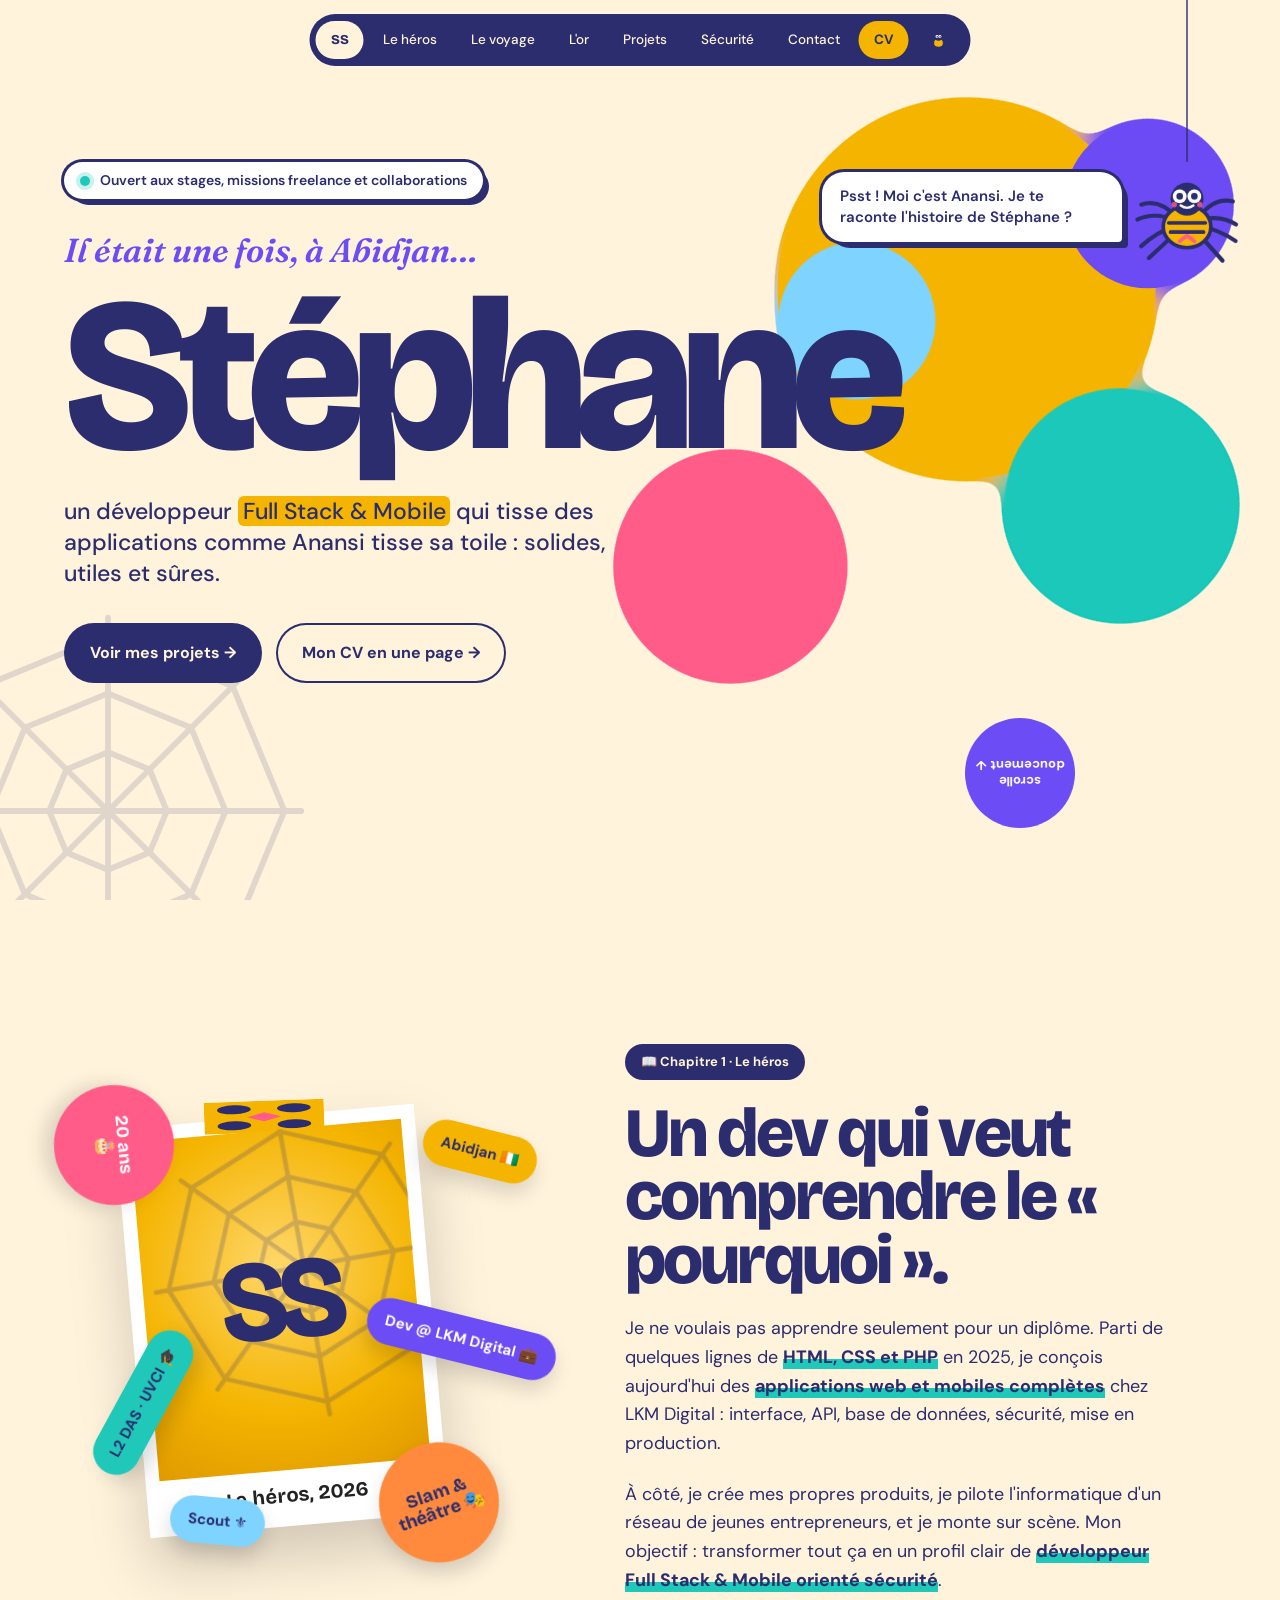
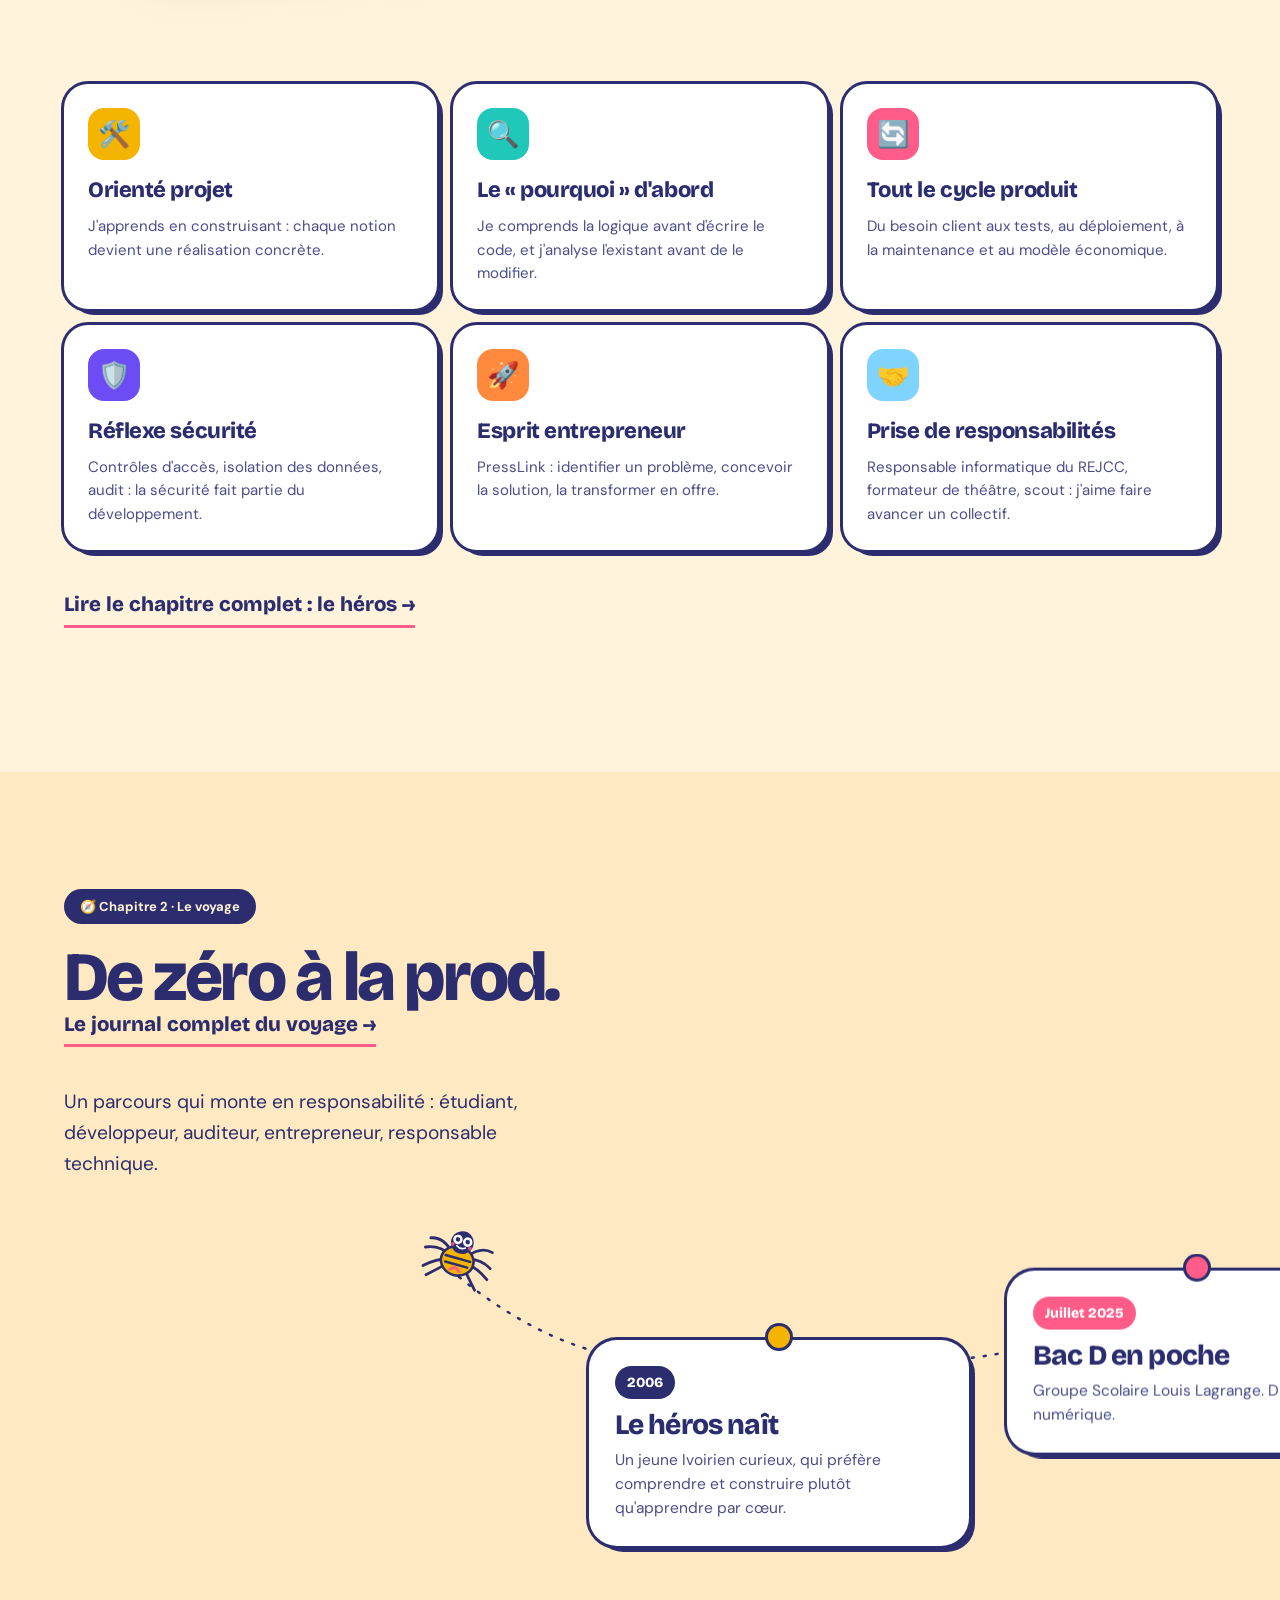
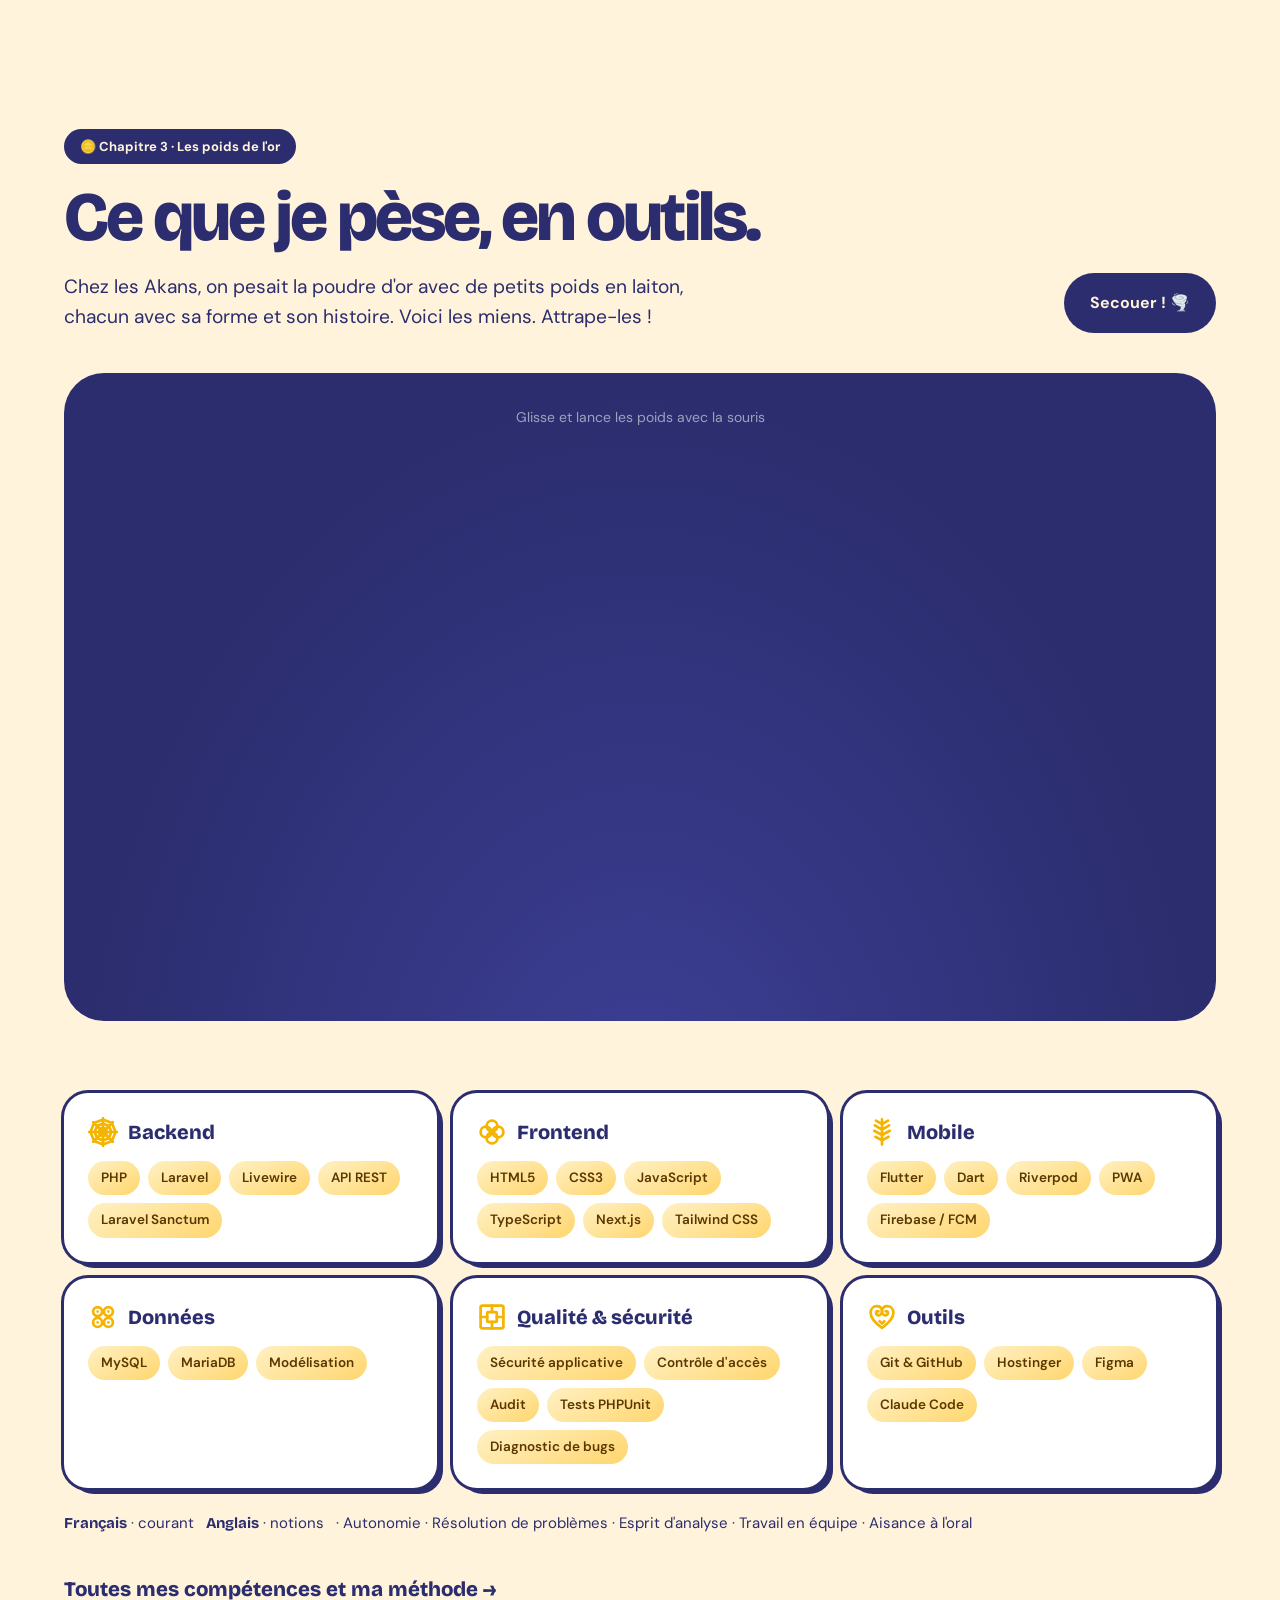
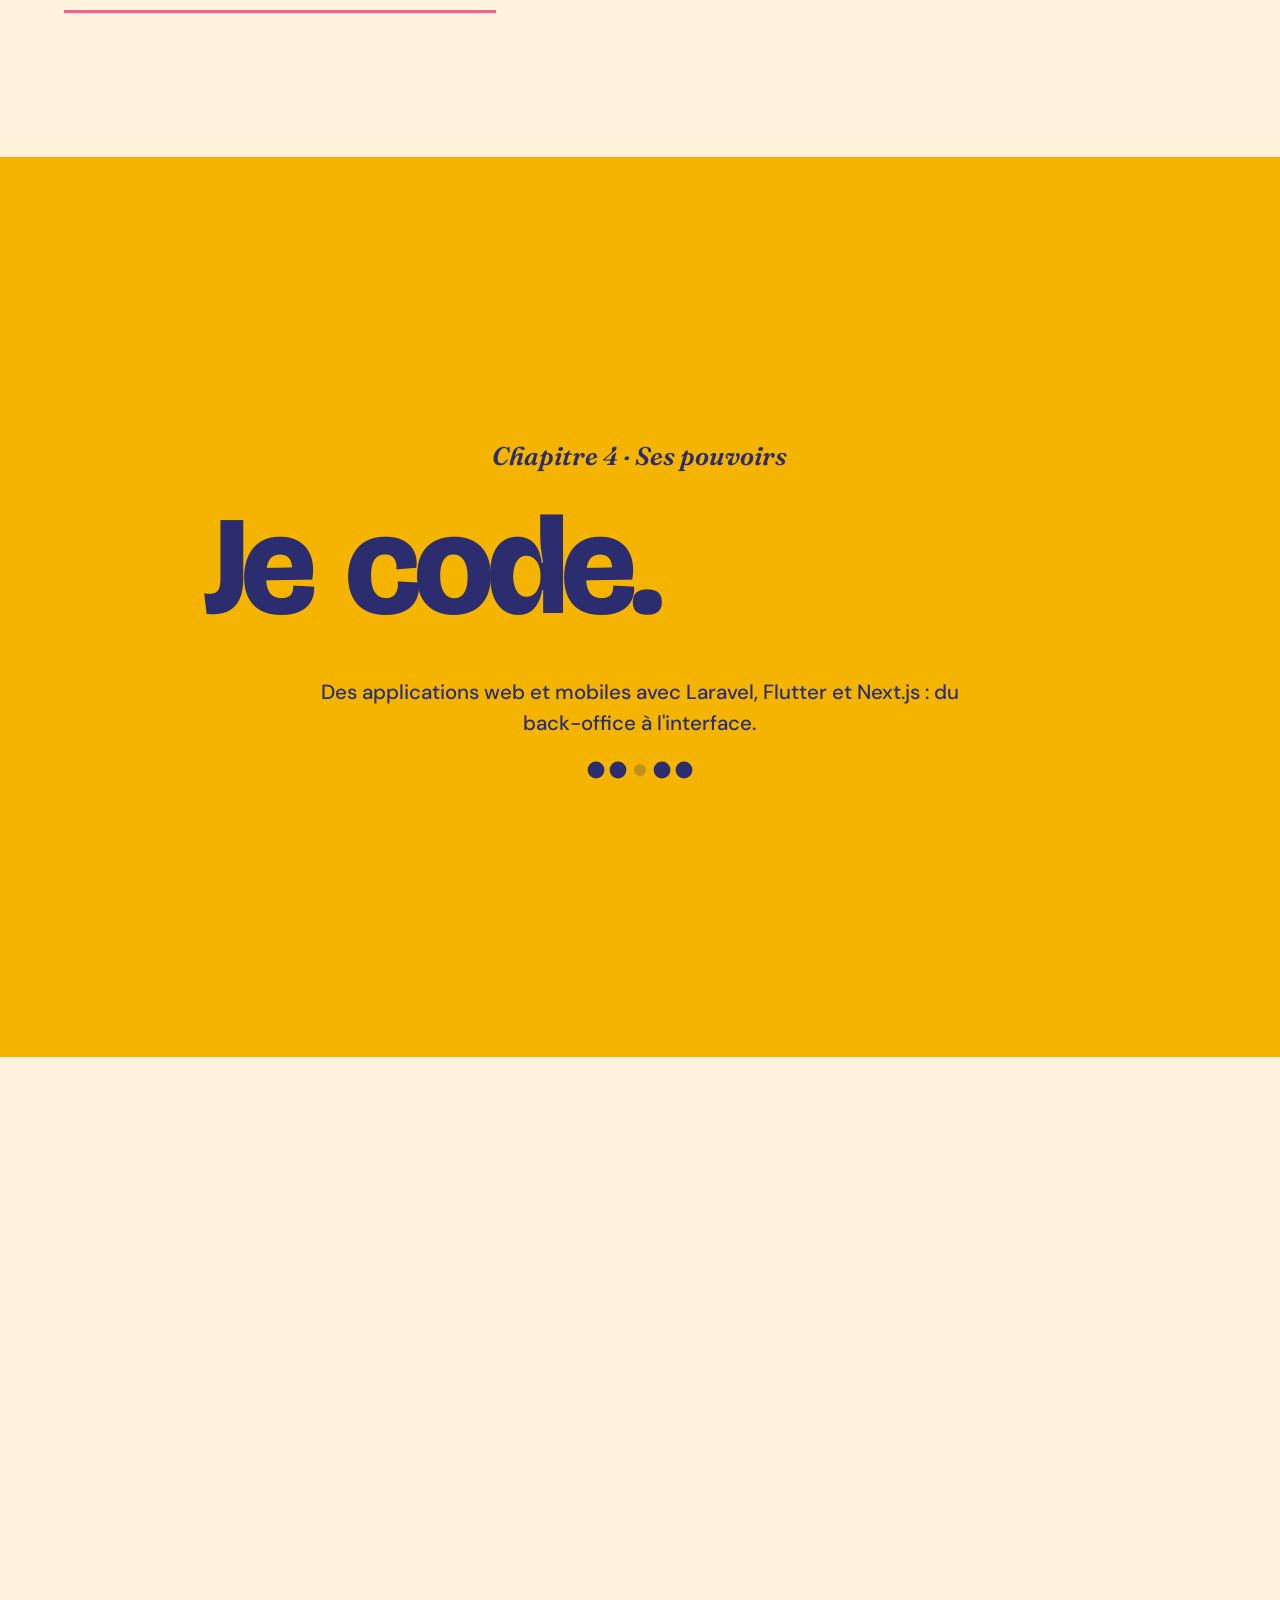
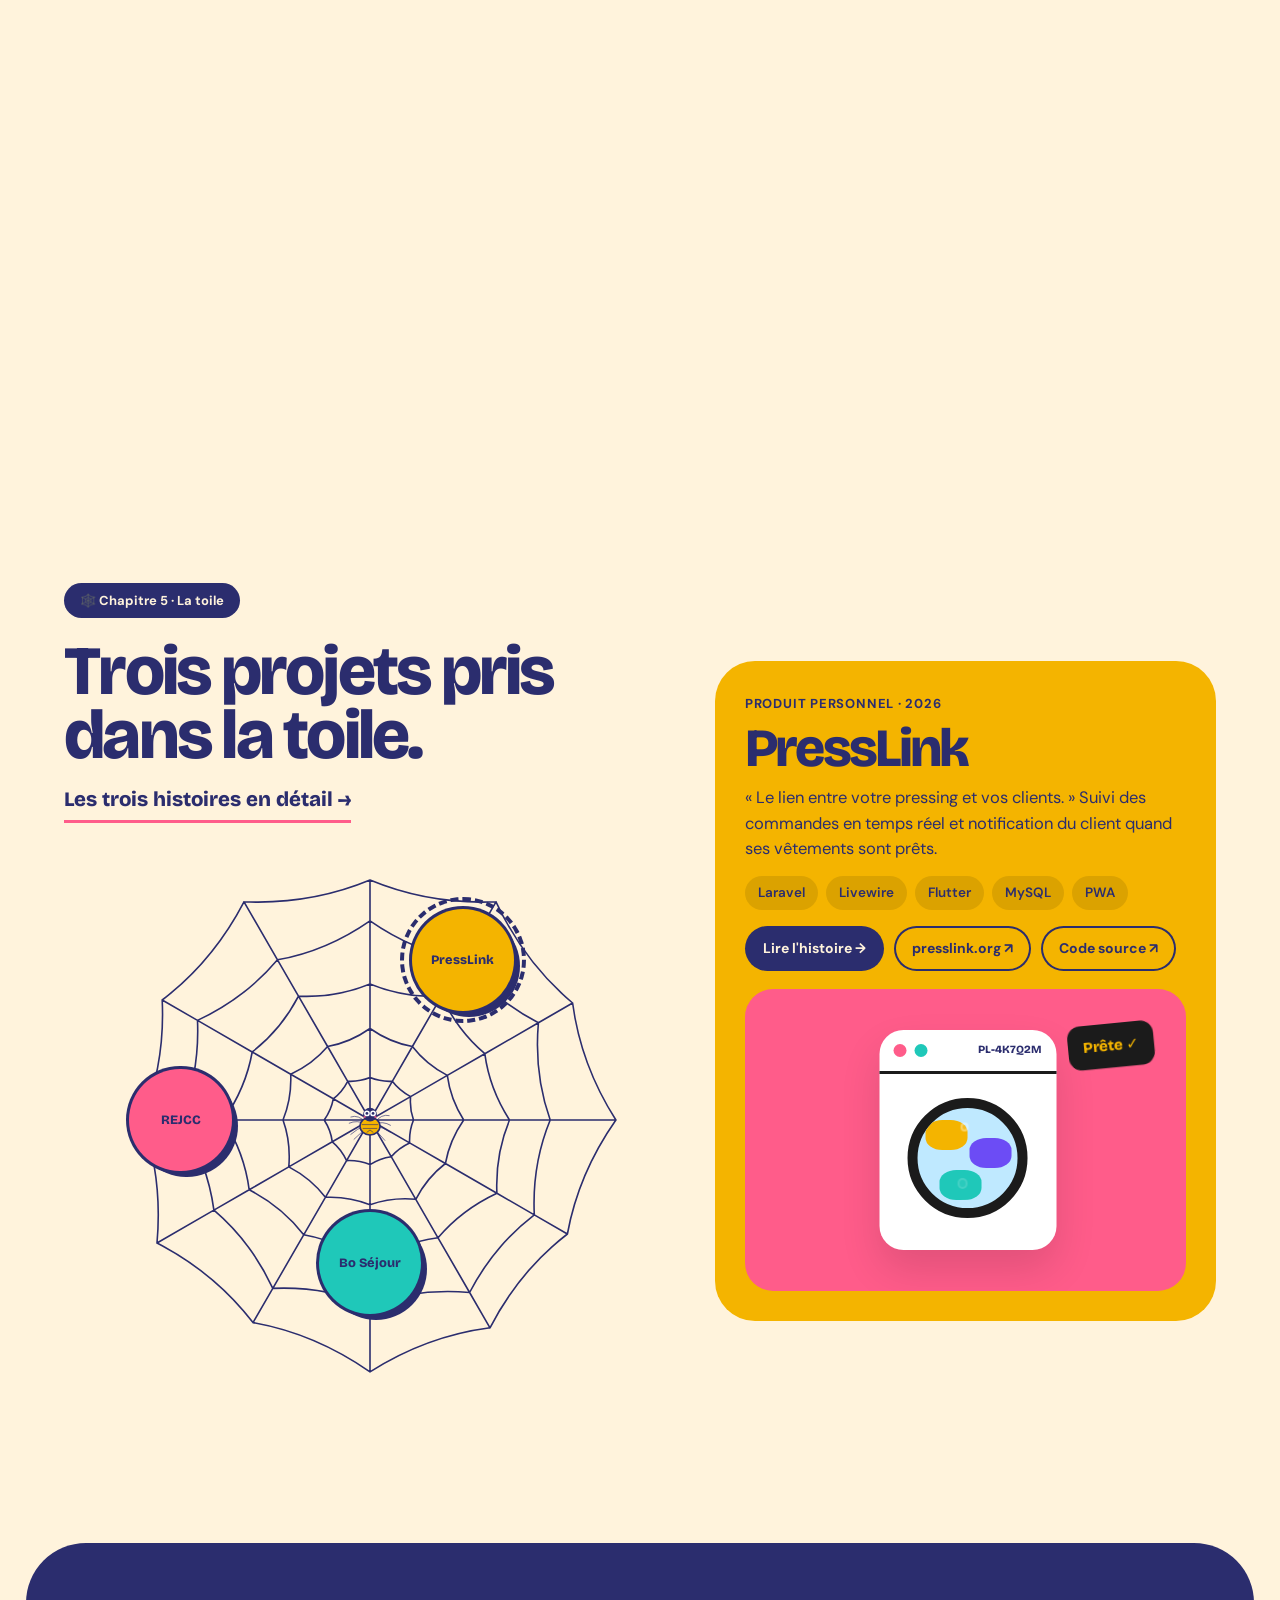
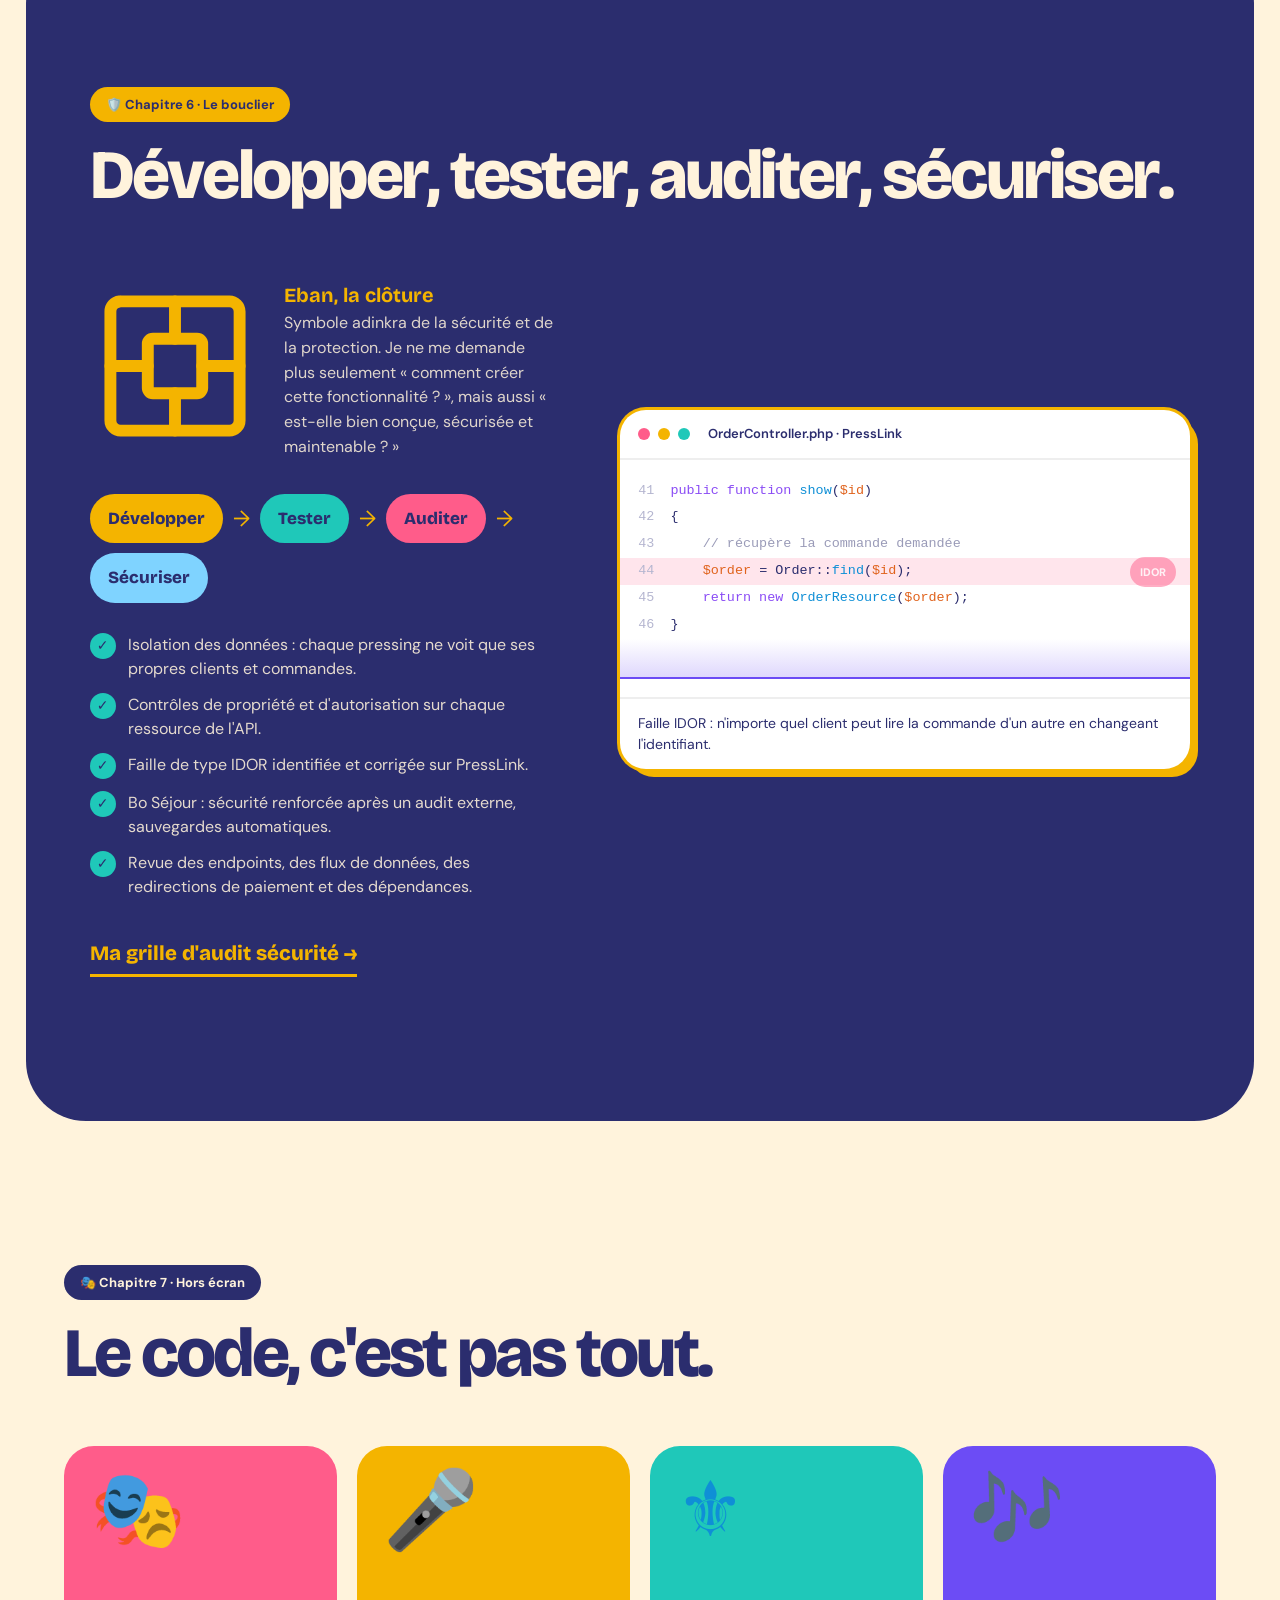
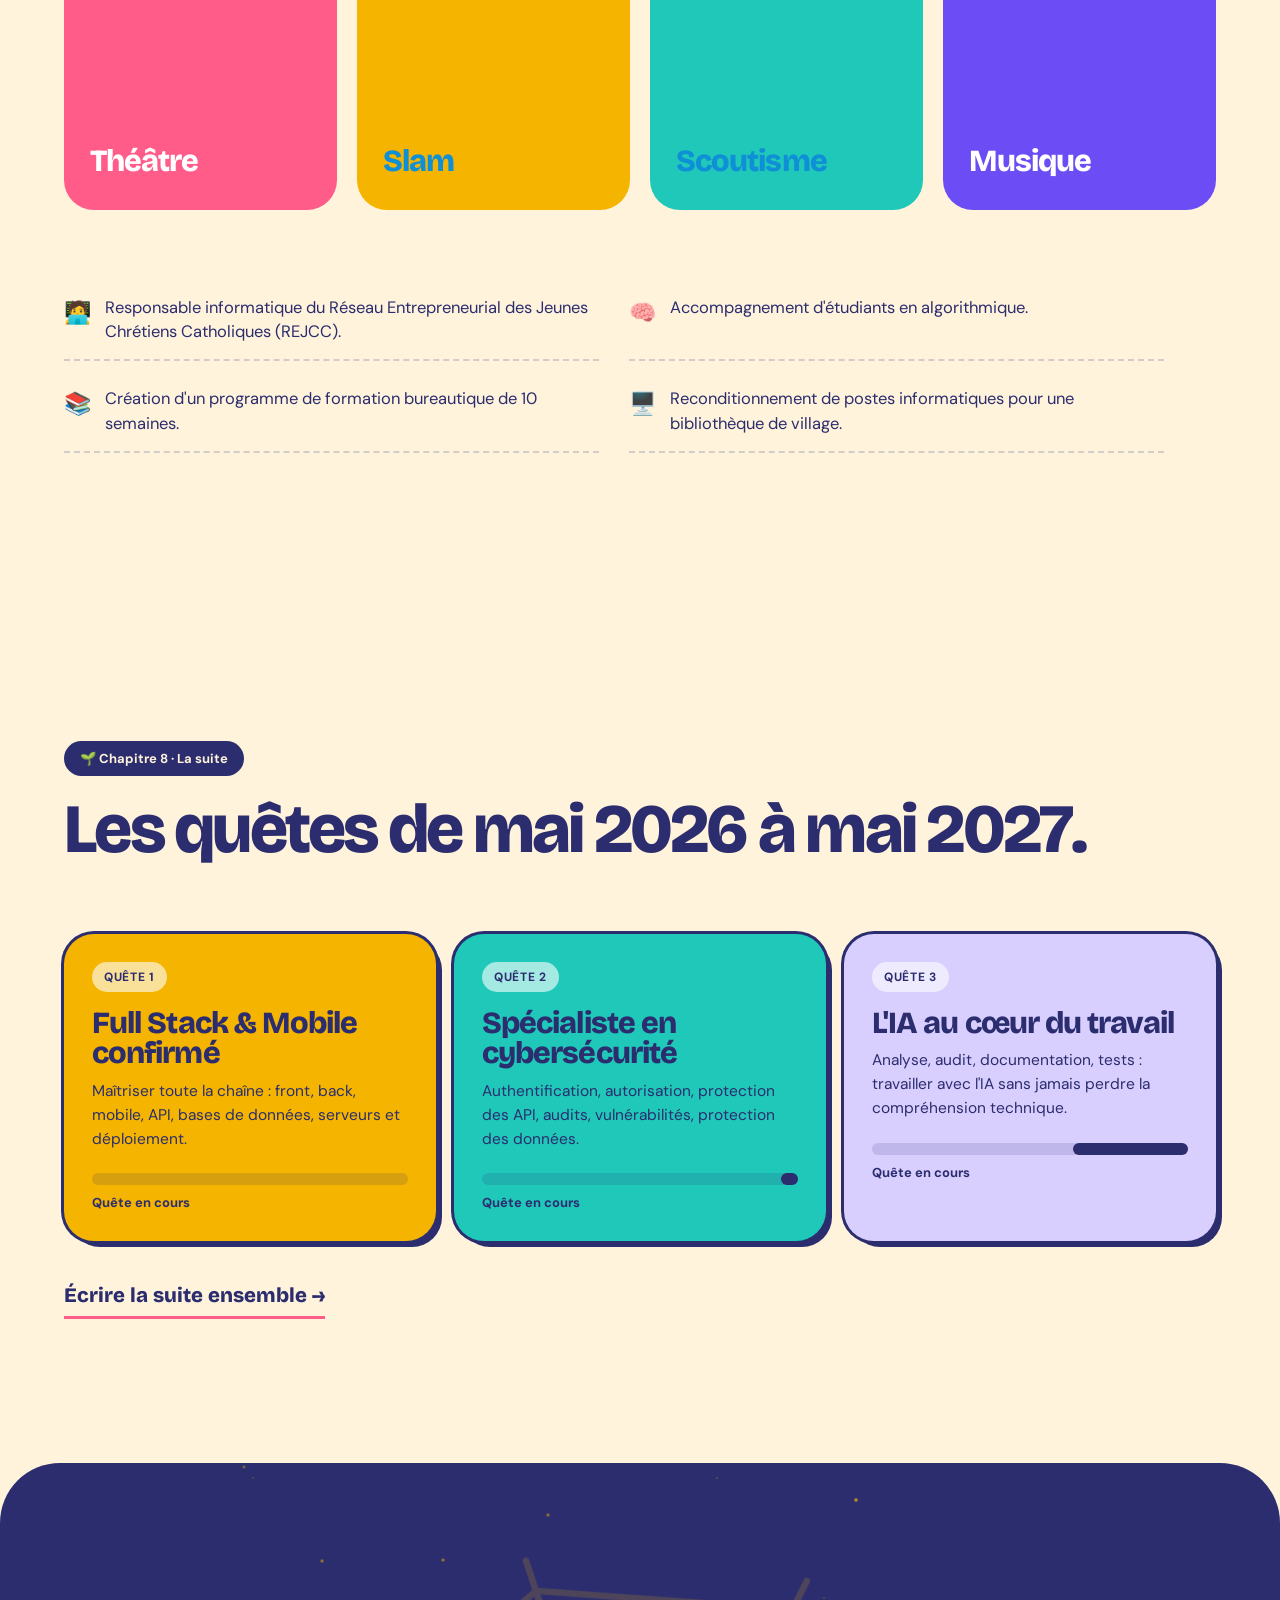
==== commit ad83ded1: "Publication sur GitHub Pages : URL absolues et CV régénéré - og:image, og:url et URL canonique en ad" ====
--- a/index.html
+++ b/index.html
@@ -11,8 +11,10 @@
 <meta property="og:locale" content="fr_FR">
 <meta property="og:title" content="Stéphane Say — Développeur Full Stack & Mobile">
 <meta property="og:description" content="Il était une fois, à Abidjan, un développeur qui tisse des applications comme Anansi tisse sa toile.">
-<meta property="og:image" content="assets/img/og.png">
+<meta property="og:image" content="https://menofgucci200-tech.github.io/my_motion/assets/img/og.png">
 <meta name="twitter:card" content="summary_large_image">
+<link rel="canonical" href="https://menofgucci200-tech.github.io/my_motion/">
+<meta property="og:url" content="https://menofgucci200-tech.github.io/my_motion/">
 <link rel="icon" href="assets/img/favicon.svg" type="image/svg+xml">
 <link rel="preconnect" href="https://fonts.googleapis.com">
 <link rel="preconnect" href="https://fonts.gstatic.com" crossorigin>
